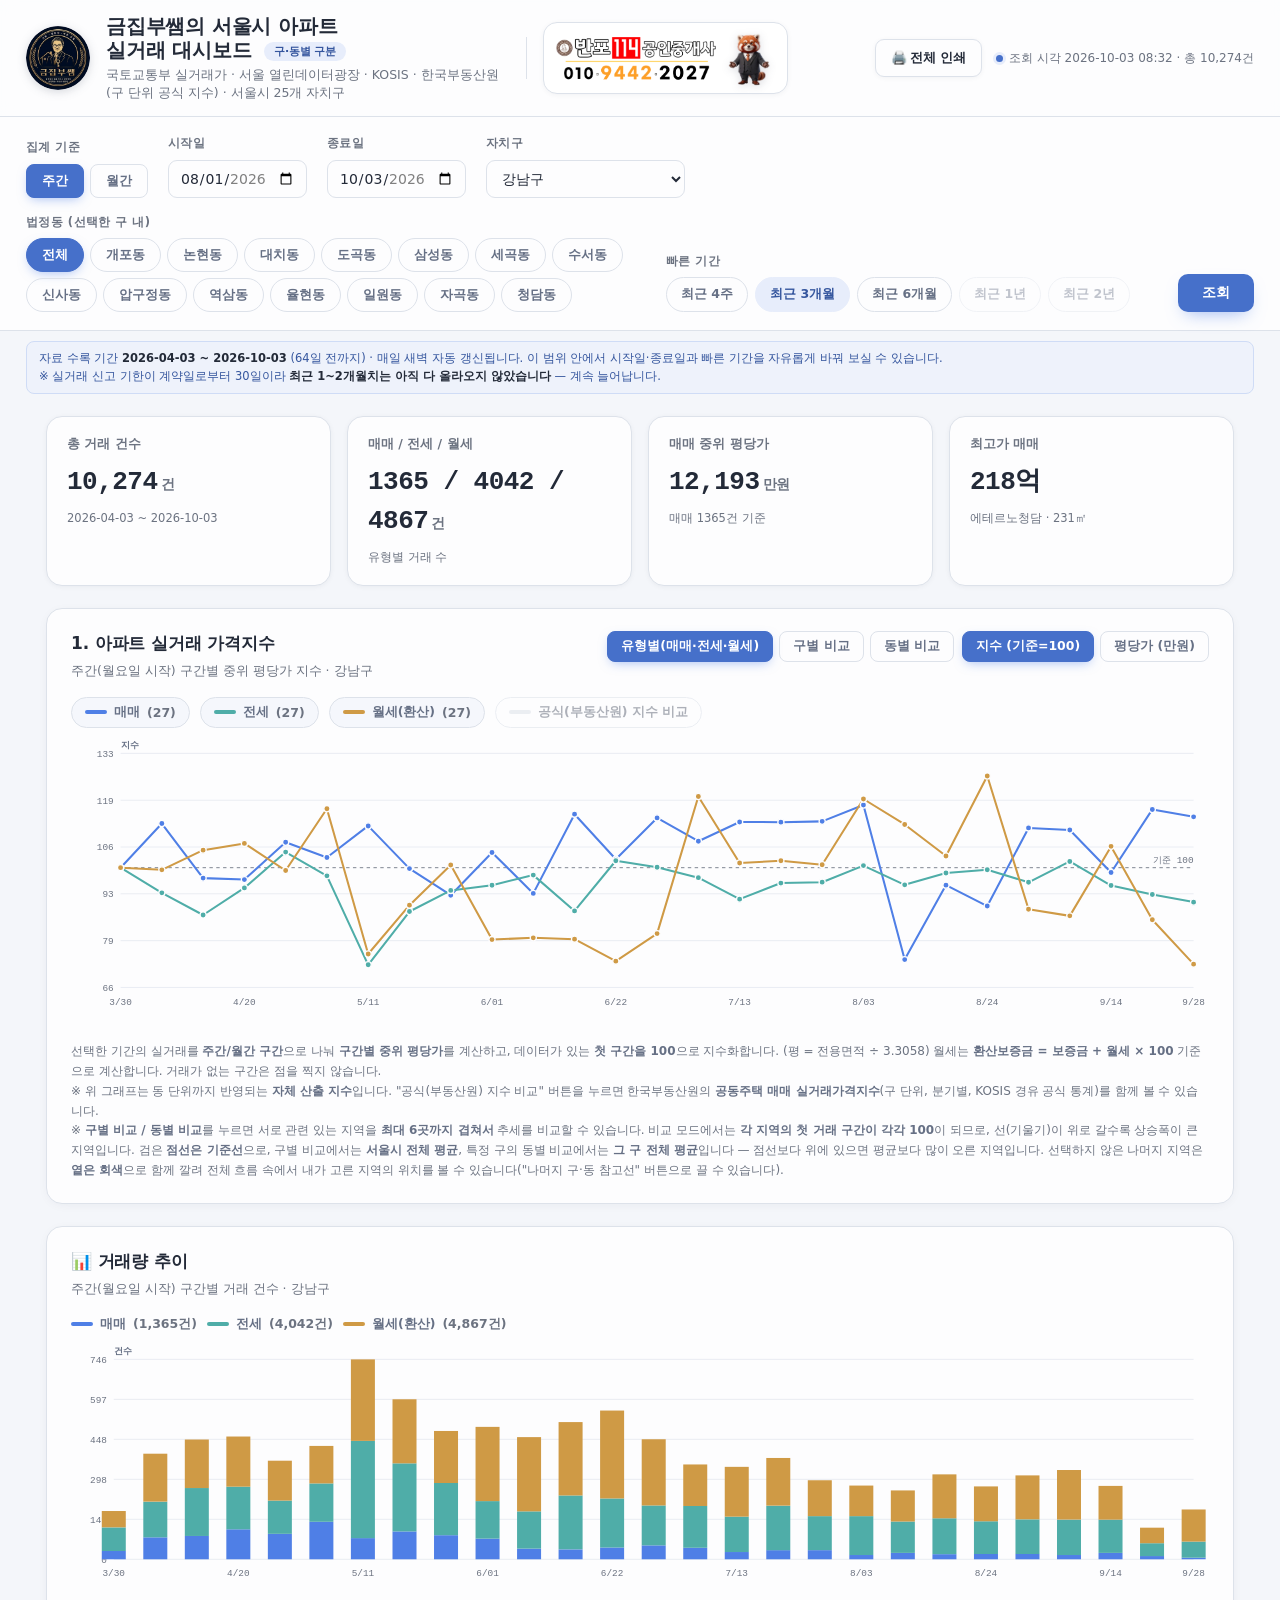
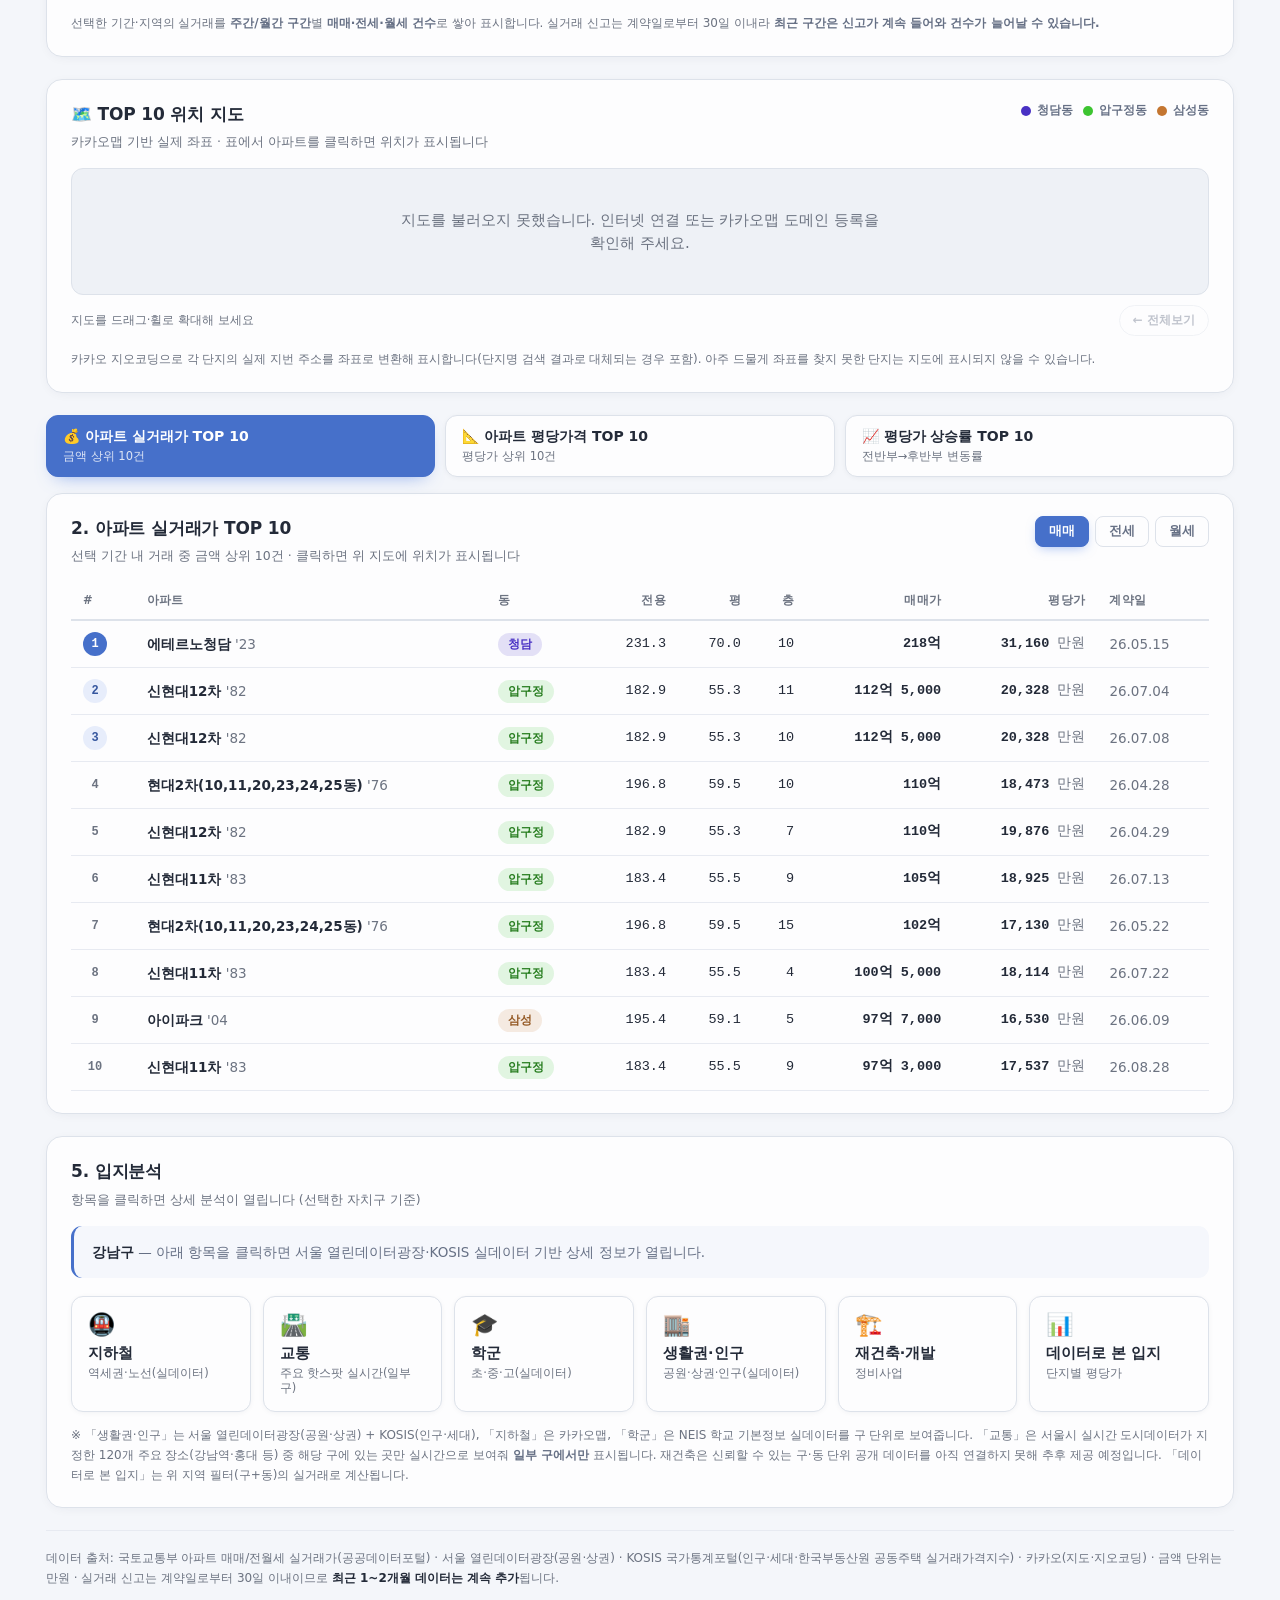
==== docs/index.html @ 94d834e8 "정적 스냅샷 갱신 (2026-04-03 ~ 2026-10-03)" ====
<!DOCTYPE html>
<html lang="ko">
<head>
  <meta charset="utf-8" />
  <meta name="viewport" content="width=device-width, initial-scale=1" />
  <title>금집부쌤의 서울시 아파트 실거래 대시보드</title>
  <link rel="stylesheet" href="style.css?v=32" />
  <link rel="icon" href="data:image/svg+xml,<svg xmlns='http://www.w3.org/2000/svg' viewBox='0 0 32 32'><text y='26' font-size='26'>🏙️</text></svg>" />
</head>
<body>

<!-- 인쇄 전용 워터마크(반포114 상호·연락처).
     position:fixed 요소는 크롬 인쇄에서 페이지마다 다시 그려지므로 전 페이지에 자동으로 찍힌다. -->
<div class="print-watermark" aria-hidden="true">
  <img src="assets/banpo114-logo.png" alt="" onerror="this.closest('.print-watermark').remove()" />
</div>

<header class="topbar">
  <div class="brand">
    <div class="brand-left">
      <img class="geumjib-badge" src="assets/geumjib-logo.png?v=2" alt="금집부쌤"
           onerror="this.classList.add('img-missing')" />
      <div class="brand-titles">
        <h1>금집부쌤의 서울시 아파트<br />실거래 대시보드 <span class="brand-tag">구·동별 구분</span></h1>
        <p class="brand-sub">국토교통부 실거래가 · 서울 열린데이터광장 · KOSIS · 한국부동산원(구 단위 공식 지수) · 서울시 25개 자치구</p>
      </div>
    </div>
    <span class="brand-sep" aria-hidden="true"></span>
    <div class="brand-plate">
      <img class="logo" src="assets/banpo114-logo.png" alt="반포114공인중개사 · 010-9442-2027"
           onerror="this.classList.add('img-missing')" />
      <span class="brand-plate-fallback">반포<b>114</b>공인중개사 · 010-9442-2027</span>
      <img class="mascot" src="assets/geumddogi.png" alt="반포114공인중개사 캐릭터 금똑이"
           onerror="this.classList.add('img-missing')" />
    </div>
  </div>
  <div class="topbar-right">
    <button type="button" id="printAllBtn" class="print-btn">🖨️ 전체 인쇄</button>
    <div class="fetched" id="fetchedAt"></div>
  </div>
</header>

<!-- ─────────────── 조회 조건 ─────────────── -->
<section class="controls" aria-label="조회 조건">
  <div class="ctl">
    <label>집계 기준</label>
    <div class="seg" id="granularity" role="group">
      <button class="seg-btn is-on" data-g="week">주간</button>
      <button class="seg-btn" data-g="month">월간</button>
    </div>
  </div>

  <div class="ctl">
    <label for="startDate">시작일</label>
    <input type="date" id="startDate" />
  </div>

  <div class="ctl">
    <label for="endDate">종료일</label>
    <input type="date" id="endDate" />
  </div>

  <div class="ctl">
    <label for="guSelect">자치구</label>
    <select id="guSelect"></select>
  </div>

  <div class="ctl">
    <label>법정동 (선택한 구 내)</label>
    <div class="seg seg-wrap seg-pill" id="dongFilter" role="group">
      <button class="seg-btn is-on" data-d="all">전체</button>
    </div>
  </div>

  <div class="ctl ctl-grow">
    <label>빠른 기간</label>
    <div class="presets" id="presets">
      <button data-preset="4w">최근 4주</button>
      <button data-preset="3m">최근 3개월</button>
      <button data-preset="6m">최근 6개월</button>
      <button data-preset="1y">최근 1년</button>
      <button data-preset="2y">최근 2년</button>
    </div>
  </div>

  <div class="ctl ctl-actions">
    <button id="loadBtn" class="primary">조회</button>
    <button id="refreshBtn" class="ghost" title="캐시를 무시하고 공공데이터포털에서 다시 받아옵니다">↻ 새로고침</button>
  </div>
</section>

<div id="status" class="status" hidden></div>

<main id="dash" hidden>

  <!-- 화면에는 안 보이고, "전체 인쇄" 시 1페이지 맨 위에 어느 지역·기간 리포트인지 표시 -->
  <div id="printPageHeader" class="print-only"></div>

  <!-- ─────────────── 요약 KPI ─────────────── -->
  <section class="kpis" id="kpis"></section>

  <!-- ─────────────── 1. 가격지수 ─────────────── -->
  <section class="card" id="cardIndex">
    <div class="card-head">
      <div>
        <h2>1. 아파트 실거래 가격지수</h2>
        <p class="card-sub" id="indexSub"></p>
      </div>
      <div class="card-tools">
        <div class="seg small" id="indexView">
          <button class="seg-btn is-on" data-v="type">유형별(매매·전세·월세)</button>
          <button class="seg-btn" data-v="gu">구별 비교</button>
          <button class="seg-btn" data-v="dong">동별 비교</button>
        </div>
        <div class="seg small" id="indexMode">
          <button class="seg-btn is-on" data-m="index">지수 (기준=100)</button>
          <button class="seg-btn" data-m="price">평당가 (만원)</button>
        </div>
      </div>
    </div>

    <!-- 구·동 비교 모드에서만 열리는 선택 패널(칩을 클릭해 최대 6개 지역을 겹쳐 본다) -->
    <div class="cmp-panel" id="cmpPanel" hidden>
      <div class="cmp-row">
        <span class="cmp-label">거래유형</span>
        <div class="seg small" id="cmpType">
          <button class="seg-btn is-on" data-t="sale">매매</button>
          <button class="seg-btn" data-t="jeonse">전세</button>
          <button class="seg-btn" data-t="monthly">월세(환산)</button>
        </div>
        <span class="cmp-label">빠른 선택</span>
        <div class="cmp-presets" id="cmpPresets"></div>
      </div>
      <div class="cmp-row cmp-row-toggles">
        <span class="cmp-label">비교 기준</span>
        <div class="cmp-toggles" id="cmpToggles"></div>
      </div>
      <div class="cmp-chips" id="cmpChips"></div>
      <p class="cmp-hint" id="cmpHint"></p>
    </div>

    <div class="legend" id="indexLegend"></div>
    <div class="chart-wrap"><div id="indexChart"></div></div>
    <div class="reb-index-panel" id="rebIndexPanel" hidden></div>

    <p class="note">
      선택한 기간의 실거래를 <b>주간/월간 구간</b>으로 나눠 <b>구간별 중위 평당가</b>를 계산하고,
      데이터가 있는 <b>첫 구간을 100</b>으로 지수화합니다. (평 = 전용면적 ÷ 3.3058)
      월세는 <b>환산보증금 = 보증금 + 월세 × 100</b> 기준으로 계산합니다.
      거래가 없는 구간은 점을 찍지 않습니다.
      <br />
      ※ 위 그래프는 동 단위까지 반영되는 <b>자체 산출 지수</b>입니다. "공식(부동산원) 지수 비교" 버튼을 누르면
      한국부동산원의 <b>공동주택 매매 실거래가격지수</b>(구 단위, 분기별, KOSIS 경유 공식 통계)를 함께 볼 수 있습니다.
      <br />
      ※ <b>구별 비교 / 동별 비교</b>를 누르면 서로 관련 있는 지역을 <b>최대 6곳까지 겹쳐서</b> 추세를 비교할 수 있습니다.
      비교 모드에서는 <b>각 지역의 첫 거래 구간이 각각 100</b>이 되므로, 선(기울기)이 위로 갈수록 상승폭이 큰 지역입니다.
      검은 <b>점선은 기준선</b>으로, 구별 비교에서는 <b>서울시 전체 평균</b>, 특정 구의 동별 비교에서는 <b>그 구 전체 평균</b>입니다 —
      점선보다 위에 있으면 평균보다 많이 오른 지역입니다. 선택하지 않은 나머지 지역은 <b>옅은 회색</b>으로 함께 깔려
      전체 흐름 속에서 내가 고른 지역의 위치를 볼 수 있습니다("나머지 구·동 참고선" 버튼으로 끌 수 있습니다).
    </p>
  </section>

  <!-- ─────────────── 거래량 추이 ─────────────── -->
  <section class="card" id="cardVolume">
    <div class="card-head">
      <div>
        <h2>📊 거래량 추이</h2>
        <p class="card-sub" id="volumeSub"></p>
      </div>
    </div>

    <div class="legend" id="volumeLegend"></div>
    <div class="chart-wrap"><div id="volumeChart"></div></div>

    <p class="note">
      선택한 기간·지역의 실거래를 <b>주간/월간 구간</b>별 <b>매매·전세·월세 건수</b>로 쌓아 표시합니다.
      실거래 신고는 계약일로부터 30일 이내라 <b>최근 구간은 신고가 계속 들어와 건수가 늘어날 수 있습니다.</b>
    </p>
  </section>

  <!-- ─────────────── 지도: TOP 10 위치 ─────────────── -->
  <section class="card" id="cardMap">
    <div class="card-head">
      <div>
        <h2>🗺️ TOP 10 위치 지도</h2>
        <p class="card-sub">카카오맵 기반 실제 좌표 · 표에서 아파트를 클릭하면 위치가 표시됩니다</p>
      </div>
      <div class="geo-legend" id="geoLegend"></div>
    </div>
    <div class="geo-map-wrap">
      <div id="geoMapKakao" class="geo-map-kakao" hidden></div>
      <div id="geoMap"></div>
    </div>
    <div class="geo-map-tools">
      <span class="geo-map-hint" id="geoMapHint">지도를 드래그·휠로 확대해 보세요</span>
      <button type="button" class="geo-reset-btn" id="geoResetBtn" disabled>← 전체보기</button>
    </div>
    <p class="note">
      카카오 지오코딩으로 각 단지의 실제 지번 주소를 좌표로 변환해 표시합니다(단지명 검색 결과로 대체되는 경우 포함).
      아주 드물게 좌표를 찾지 못한 단지는 지도에 표시되지 않을 수 있습니다.
    </p>
  </section>

  <!-- ─────────────── TOP 10 3종 전환 탭 ───────────────
       화면에서는 한 번에 하나만 보여주고(길게 이어지는 표 3개를 없앰),
       "전체 인쇄" 시에는 CSS(@media print)에서 숨김을 풀어 3개 모두 출력한다. -->
  <nav class="top-tabs" id="topTabs" aria-label="TOP 10 보기 전환">
    <button type="button" class="top-tab is-on" data-tab="deal"><b>💰 아파트 실거래가 TOP 10</b><em>금액 상위 10건</em></button>
    <button type="button" class="top-tab" data-tab="pyeong"><b>📐 아파트 평당가격 TOP 10</b><em>평당가 상위 10건</em></button>
    <button type="button" class="top-tab" data-tab="rate"><b>📈 평당가 상승률 TOP 10</b><em>전반부→후반부 변동률</em></button>
  </nav>

  <!-- ─────────────── 2. 실거래가 TOP 10 ─────────────── -->
  <section class="card" id="cardTopDeal" data-tabpanel="deal">
    <div class="card-head">
      <div>
        <h2>2. 아파트 실거래가 TOP 10</h2>
        <p class="card-sub">선택 기간 내 거래 중 금액 상위 10건 · 클릭하면 위 지도에 위치가 표시됩니다</p>
      </div>
      <div class="seg small" id="topDealTab">
        <button class="seg-btn is-on" data-t="sale">매매</button>
        <button class="seg-btn" data-t="jeonse">전세</button>
        <button class="seg-btn" data-t="monthly">월세</button>
      </div>
    </div>
    <div class="table-wrap"><table id="topDealTable"></table></div>
  </section>

  <!-- ─────────────── 3. 평당가격 TOP 10 ─────────────── -->
  <section class="card" id="cardTopPyeong" data-tabpanel="pyeong">
    <div class="card-head">
      <div>
        <h2>3. 아파트 평당가격 TOP 10</h2>
        <p class="card-sub">평당가 = 거래금액 ÷ (전용면적 ÷ 3.3058)</p>
      </div>
      <div class="seg small" id="topPyeongTab">
        <button class="seg-btn is-on" data-t="sale">매매</button>
        <button class="seg-btn" data-t="jeonse">전세</button>
        <button class="seg-btn" data-t="monthly">월세</button>
      </div>
    </div>
    <div class="table-wrap"><table id="topPyeongTable"></table></div>
  </section>

  <!-- ─────────────── 평당가 상승률 TOP 10 ─────────────── -->
  <section class="card" id="cardRateTop" data-tabpanel="rate">
    <div class="card-head">
      <div>
        <h2>4. 평당가 상승률 TOP 10</h2>
        <p class="card-sub">선택 기간을 절반으로 나눠 <b>전반부→후반부 중위 평당가 변동률</b>이 큰 단지 순</p>
      </div>
      <div class="seg small" id="rateTab">
        <button class="seg-btn is-on" data-t="sale">매매</button>
        <button class="seg-btn" data-t="jeonse">전세</button>
        <button class="seg-btn" data-t="monthly">월세</button>
      </div>
    </div>
    <div class="table-wrap"><table id="rateTopTable"></table></div>
    <p class="note">
      선택한 기간을 정확히 반으로 나눠, 각 단지의 <b>전반부·후반부 중위 평당가</b>를 비교합니다.
      두 구간 모두 거래가 있는 단지만 계산되므로, <b>기간이 짧으면 비교 가능한 단지가 적어질 수 있습니다</b>
      (3개월 이상 조회를 권장). 표본이 1~2건인 단지는 등락이 과장되어 보일 수 있습니다.
    </p>
  </section>

  <!-- ─────────────── 4. 입지분석 ─────────────── -->
  <section class="card" id="cardLocOnScreen">
    <div class="card-head">
      <div>
        <h2>5. 입지분석</h2>
        <p class="card-sub">항목을 클릭하면 상세 분석이 열립니다 (선택한 자치구 기준)</p>
      </div>
    </div>

    <p class="loc-summary" id="locSummary"></p>

    <div class="loc-grid" id="locGrid">
      <button class="loc-tile" data-k="subway"><span class="ico">🚇</span><b>지하철</b><em>역세권·노선(실데이터)</em></button>
      <button class="loc-tile" data-k="transport"><span class="ico">🛣️</span><b>교통</b><em>주요 핫스팟 실시간(일부 구)</em></button>
      <button class="loc-tile" data-k="school"><span class="ico">🎓</span><b>학군</b><em>초·중·고(실데이터)</em></button>
      <button class="loc-tile" data-k="life"><span class="ico">🏬</span><b>생활권·인구</b><em>공원·상권·인구(실데이터)</em></button>
      <button class="loc-tile" data-k="develop"><span class="ico">🏗️</span><b>재건축·개발</b><em>정비사업</em></button>
      <button class="loc-tile" data-k="data"><span class="ico">📊</span><b>데이터로 본 입지</b><em>단지별 평당가</em></button>
    </div>

    <div class="loc-detail" id="locDetail" hidden></div>

    <p class="note">
      ※ 「생활권·인구」는 서울 열린데이터광장(공원·상권) + KOSIS(인구·세대), 「지하철」은 카카오맵, 「학군」은
      NEIS 학교 기본정보 실데이터를 구 단위로 보여줍니다. 「교통」은 서울시 실시간 도시데이터가 지정한
      120개 주요 장소(강남역·홍대 등) 중 해당 구에 있는 곳만 실시간으로 보여줘 <b>일부 구에서만</b> 표시됩니다.
      재건축은 신뢰할 수 있는 구·동 단위 공개 데이터를 아직 연결하지 못해 추후 제공 예정입니다.
      「데이터로 본 입지」는 위 지역 필터(구+동)의 실거래로 계산됩니다.
    </p>
  </section>

  <!-- 화면에는 안 보이고, "전체 인쇄" 클릭 시에만 입지분석 6개 탭 전체를 한 번에 채워 넣는다 -->
  <div id="printLocAll" class="print-only"></div>

  <footer class="foot">
    데이터 출처: 국토교통부 아파트 매매/전월세 실거래가(공공데이터포털) · 서울 열린데이터광장(공원·상권) ·
    KOSIS 국가통계포털(인구·세대·한국부동산원 공동주택 실거래가격지수) · 카카오(지도·지오코딩) ·
    금액 단위는 만원 · 실거래 신고는 계약일로부터 30일 이내이므로 <b>최근 1~2개월 데이터는 계속 추가</b>됩니다.
  </footer>
</main>

<script src="https://dapi.kakao.com/v2/maps/sdk.js?appkey=e0f46aa5826e861cba007f4b3ff5d17c&autoload=false"></script>
<script src="seoul-gu.js?v=11"></script>
<script src="geo-coords.js?v=11"></script>
<script src="static-data.js?v=202610030832"></script>
  <script src="static-shim.js"></script>
  <script src="app.js?v=15"></script>
</body>
</html>
---- docs/style.css ----
:root {
  /* ── 라이트 테마 팔레트 (디자인 가이드 OKLCH 톤을 매핑) ── */
  --bg: #f4f6fa;
  --card: #fdfdfe;
  --card-2: #eef1f6;
  --line: #dde2ea;
  --line-soft: #e7eaf1;
  --txt: #232a38;
  --txt-dim: #667085;
  --txt-mute: #6c7381;    /* WCAG AA(4.5:1) 확보를 위해 목업보다 살짝 어둡게 조정 */

  --accent: #4670ca;       /* blue — 흰 텍스트 위 버튼/배지 대비 4.5:1 확보를 위해 목업보다 살짝 어둡게 조정 */
  --accent-2: #35569e;     /* blue-dark (강조 텍스트) */
  --accent-light: #e7edfb; /* blue-light (활성 배지 배경) */
  --accent-pale: #f5f7fc;  /* blue-pale (비활성 요소 배경) */

  --sale: #4f7fe6;      /* blue (차트 라인은 배경 대비 걱정 없어 원래 밝기 유지) */
  --jeonse: #4fada8;    /* teal */
  --monthly: #cf9a45;   /* gold */

  --up: #bc3d3d;        /* 상승(국내 관행: 적색) — 배지 배경 대비 4.5:1 확보 */
  --down: #4e6aa9;      /* 하락(청색) — 배지 배경 대비 4.5:1 확보 */
  --danger: #bc3d3d;

  --radius: 16px;
  --shadow: 0 2px 14px -6px rgba(35, 45, 66, 0.12);
  --shadow-sm: 0 1px 6px -2px rgba(35, 45, 66, 0.10);
  --mono: ui-monospace, "SF Mono", "Cascadia Code", Consolas, monospace;
  --sans: "Pretendard", "Noto Sans KR", -apple-system, "Segoe UI", "Malgun Gothic", system-ui, sans-serif;
}

* { box-sizing: border-box; }

html, body {
  margin: 0;
  background: var(--bg);
  color: var(--txt);
  font-family: var(--sans);
  font-size: 15px;
  line-height: 1.5;
  -webkit-font-smoothing: antialiased;
}

h1, h2 { margin: 0; font-weight: 800; letter-spacing: -0.01em; }
b { font-weight: 700; color: var(--txt); }

/* ─────────────── Top bar ─────────────── */
.topbar {
  display: flex;
  align-items: center;
  justify-content: space-between;
  flex-wrap: wrap;
  gap: 10px 24px;
  padding: 14px 26px;
  border-bottom: 1px solid var(--line);
  background: rgba(253, 253, 254, 0.92);
  backdrop-filter: blur(8px);
  position: sticky;
  top: 0;
  z-index: 20;
}
/* 브랜드(로고+제목)가 넓게 펼쳐지도록 우선 폭을 확보하고,
   조회시각은 공간이 부족하면 아래 줄로 밀려나게 한다. */
.brand { display: flex; align-items: center; gap: 16px; min-width: 0; flex: 1 1 620px; }
.brand-left { display: contents; }   /* 인쇄 전용 래퍼: 화면에서는 자식이 .brand에 바로 있는 것처럼 동작(레이아웃 영향 없음) */

/* 반포114 브랜드 플레이트 — 흰 배경 카드 위에 캐릭터 + 로고 */
.brand-plate {
  display: flex;
  align-items: center;
  gap: 10px;
  background: #fff;
  border: 1px solid var(--line);
  border-radius: 14px;
  padding: 5px 16px 5px 10px;
  box-shadow: var(--shadow-sm);
  flex-shrink: 0;
}
.brand-plate .mascot { height: 60px; width: auto; display: block; filter: drop-shadow(0 2px 4px rgba(35, 45, 66, 0.16)); }
.brand-plate .logo { height: 50px; width: auto; display: block; }
.brand-plate .img-missing { display: none; }
.brand-plate-fallback { display: none; font-size: 16px; font-weight: 800; color: #222; white-space: nowrap; letter-spacing: -0.01em; }
.brand-plate-fallback b { color: #d64545; }
/* 이미지가 아직 없을 때만 텍스트 대체 노출 */
.brand-plate .logo.img-missing ~ .brand-plate-fallback { display: inline-flex; align-items: center; gap: 2px; }

.geumjib-badge { height: 64px; width: 64px; border-radius: 50%; display: block; flex-shrink: 0; filter: drop-shadow(0 2px 5px rgba(35, 45, 66, 0.18)); }
.geumjib-badge.img-missing { display: none; }
.brand-sep { width: 1px; height: 42px; background: var(--line); flex-shrink: 0; }
.brand-titles { flex: 1 1 auto; min-width: 0; }
.topbar h1 { font-size: 20px; line-height: 1.2; text-wrap: balance; color: var(--txt); }
.brand-sub { margin: 4px 0 0; color: var(--txt-mute); font-size: 12.5px; line-height: 1.45; }
.brand-tag { display: inline-block; font-size: 11px; font-weight: 700; color: var(--accent-2); background: var(--accent-light); padding: 3px 10px; border-radius: 100px; vertical-align: middle; margin-left: 6px; white-space: nowrap; }
.topbar-right { display: flex; align-items: center; gap: 14px; margin-left: auto; flex: 1 1 300px; justify-content: flex-end; }
.fetched { color: var(--txt-mute); font-size: 12px; text-align: right; line-height: 1.5; }
.print-btn {
  border: 1px solid var(--line); background: var(--card); color: var(--txt);
  padding: 9px 15px; border-radius: 9px; font-size: 13px; font-weight: 700; cursor: pointer;
  white-space: nowrap; box-shadow: var(--shadow-sm);
}
.print-btn:hover { border-color: var(--accent); color: var(--accent); }
.print-btn:disabled { opacity: 0.6; cursor: default; }
.print-only { display: none; }
.print-watermark { display: none; }   /* 화면에서는 숨김 — @media print에서만 켜진다 */
.fetched .live-dot {
  display: inline-block; width: 7px; height: 7px; border-radius: 50%;
  background: var(--accent); margin-right: 6px; box-shadow: 0 0 0 3px var(--accent-light);
  animation: pulseDot 2s infinite;
}
@keyframes pulseDot { 0%, 100% { opacity: 1; } 50% { opacity: 0.35; } }
@media (prefers-reduced-motion: reduce) { .fetched .live-dot { animation: none; } }

/* ─────────────── Controls ─────────────── */
.controls {
  display: flex;
  flex-wrap: wrap;
  gap: 16px 20px;
  align-items: flex-end;
  padding: 18px 26px;
  border-bottom: 1px solid var(--line);
  background: var(--card);
}
.ctl { display: flex; flex-direction: column; gap: 7px; }
.ctl-grow { flex: 1; min-width: 220px; }
.ctl label { font-size: 11.5px; color: var(--txt-mute); font-weight: 700; text-transform: uppercase; letter-spacing: 0.04em; }
.ctl-actions { flex-direction: row; align-items: center; gap: 8px; }

input[type="date"] {
  background: var(--card);
  border: 1px solid var(--line);
  color: var(--txt);
  border-radius: 9px;
  padding: 9px 11px;
  font-family: var(--sans);
  font-size: 14px;
  color-scheme: light;
}
input[type="date"]:focus { outline: none; border-color: var(--accent); box-shadow: 0 0 0 3px var(--accent-light); }

#guSelect {
  background: var(--card);
  border: 1px solid var(--line);
  color: var(--txt);
  border-radius: 9px;
  padding: 9px 11px;
  font-family: var(--sans);
  font-size: 14px;
  min-width: 170px;
}
#guSelect:focus { outline: none; border-color: var(--accent); box-shadow: 0 0 0 3px var(--accent-light); }

/* ── 구별/동별 비교 선택 패널(가격지수 카드) ── */
.cmp-panel {
  background: var(--accent-pale);
  border: 1px solid var(--line-soft);
  border-radius: 12px;
  padding: 12px 14px;
  margin-bottom: 14px;
}
.cmp-row { display: flex; flex-wrap: wrap; align-items: center; gap: 8px 12px; margin-bottom: 10px; }
.cmp-label { font-size: 12px; font-weight: 700; color: var(--txt-mute); }
.cmp-presets { display: flex; flex-wrap: wrap; gap: 6px; }
.cmp-preset {
  background: var(--card); border: 1px solid var(--line); color: var(--txt-dim);
  padding: 6px 12px; border-radius: 100px; font-size: 12px; font-weight: 600;
  cursor: pointer; font-family: var(--sans); transition: 0.15s;
}
.cmp-preset:hover { border-color: var(--accent); color: var(--accent-2); }

.cmp-row-toggles { margin-bottom: 10px; }
.cmp-toggles { display: flex; flex-wrap: wrap; gap: 6px; }
.cmp-toggle {
  display: inline-flex; align-items: center; gap: 7px;
  background: var(--card); border: 1px solid var(--line); color: var(--txt-mute);
  padding: 6px 13px; border-radius: 100px; font-size: 12px; font-weight: 600;
  cursor: pointer; font-family: var(--sans); transition: 0.15s; opacity: 0.6;
}
.cmp-toggle .sw { display: inline-block; width: 20px; height: 4px; border-radius: 3px; flex-shrink: 0; }
.cmp-toggle:hover { border-color: var(--accent); }
.cmp-toggle.is-on { color: var(--txt-dim); opacity: 1; background: var(--accent-pale); border-color: #c7d1e6; }
/* 범례·토글의 점선(기준선) / 옅은 회색(참고선) 색 견본 */
.sw-dash { background: repeating-linear-gradient(90deg, #2b3245 0 6px, transparent 6px 10px) !important; }
.sw-ghost { background: #c9cfda !important; }

.cmp-chips { display: flex; flex-wrap: wrap; gap: 6px; }
.cmp-chip {
  display: inline-flex; align-items: center; gap: 6px;
  background: var(--card); border: 1px solid var(--line); color: var(--txt-dim);
  padding: 6px 12px; border-radius: 100px; font-size: 12.5px; font-weight: 600;
  cursor: pointer; font-family: var(--sans); transition: 0.15s;
}
.cmp-chip .n { font-size: 10.5px; color: var(--txt-mute); font-family: var(--mono); }
.cmp-chip:hover { border-color: var(--accent); color: var(--txt); }
.cmp-chip.is-on { background: var(--c); border-color: var(--c); color: #fff; font-weight: 700; }
.cmp-chip.is-on .n { color: rgba(255, 255, 255, 0.8); }
.cmp-chip.is-dim { opacity: 0.5; }
.cmp-hint { margin: 9px 0 0; font-size: 11.5px; color: var(--txt-mute); }
.cmp-guide { font-size: 13px; color: var(--txt-dim); display: flex; flex-wrap: wrap; align-items: center; gap: 10px; }
.cmp-loadall {
  background: var(--accent); border: 0; color: #fff; font-weight: 700;
  padding: 7px 14px; border-radius: 8px; font-size: 12.5px; cursor: pointer; font-family: var(--sans);
}
.cmp-loadall:hover { filter: brightness(1.06); }

/* ── TOP 10 3종 전환 탭 ── */
.top-tabs { display: flex; flex-wrap: wrap; gap: 10px; margin-bottom: 16px; }
.top-tab {
  flex: 1 1 220px;
  display: flex; flex-direction: column; gap: 3px; text-align: left;
  background: var(--card); border: 1px solid var(--line); border-radius: 12px;
  padding: 12px 16px; cursor: pointer; font-family: var(--sans); transition: 0.15s;
  box-shadow: var(--shadow-sm);
}
.top-tab b { font-size: 14px; font-weight: 800; color: var(--txt); }
.top-tab em { font-style: normal; font-size: 11.5px; color: var(--txt-mute); }
.top-tab:hover { border-color: var(--accent); }
.top-tab.is-on { background: var(--accent); border-color: var(--accent); box-shadow: 0 8px 18px -10px rgba(79, 127, 230, 0.7); }
.top-tab.is-on b { color: #fff; }
.top-tab.is-on em { color: rgba(255, 255, 255, 0.82); }
.is-tab-off { display: none; }

.reb-btn { border-style: dashed; }
.reb-index-panel { margin-top: 14px; padding-top: 14px; border-top: 1px dashed var(--line); }
.reb-index-panel svg { display: block; width: 100%; height: auto; }

/* 탭 그룹(인카드): 매매/전세/월세, 지수/평당가 등 — 사각 라운드 pill */
.seg { display: inline-flex; gap: 6px; }
.seg.seg-wrap { flex-wrap: wrap; max-width: 620px; }
.seg-btn {
  border: 1px solid var(--line);
  background: transparent;
  color: var(--txt-dim);
  padding: 7px 15px;
  border-radius: 8px;
  font-size: 13px;
  font-weight: 600;
  font-family: var(--sans);
  cursor: pointer;
  transition: 0.15s;
  white-space: nowrap;
}
.seg.small .seg-btn { padding: 6px 13px; font-size: 12.5px; }
.seg-btn:hover { color: var(--txt); border-color: var(--accent); }
.seg-btn.is-on { background: var(--accent); border-color: var(--accent); color: #fff; font-weight: 700; box-shadow: 0 4px 12px -4px rgba(79, 127, 230, 0.55); }

/* 대상 지역처럼 완전히 둥근 필터 칩 — 목업의 "필터 pill" 스타일 */
.seg.seg-pill .seg-btn { border-radius: 100px; }

.presets { display: flex; flex-wrap: wrap; gap: 7px; }
.presets button {
  background: transparent;
  border: 1px solid var(--line);
  color: var(--txt-dim);
  padding: 8px 14px;
  border-radius: 100px;
  font-size: 12.5px;
  font-weight: 600;
  cursor: pointer;
  transition: 0.15s;
  font-family: var(--sans);
}
.presets button:hover { border-color: var(--accent); color: var(--txt); }
.presets button.is-on { background: var(--accent-light); border-color: var(--accent-light); color: var(--accent-2); font-weight: 700; }

button.primary {
  background: var(--accent);
  border: 0;
  color: #fff;
  font-weight: 700;
  padding: 10px 24px;
  border-radius: 10px;
  cursor: pointer;
  font-size: 14px;
  font-family: var(--sans);
  box-shadow: 0 8px 18px -8px rgba(79, 127, 230, 0.6);
}
button.primary:hover { filter: brightness(1.06); }
button.primary:disabled { opacity: 0.55; cursor: progress; }
button.ghost {
  background: var(--card);
  border: 1px solid var(--line);
  color: var(--txt-dim);
  padding: 10px 14px;
  border-radius: 9px;
  cursor: pointer;
  font-size: 13px;
  font-family: var(--sans);
}
button.ghost:hover { color: var(--txt); border-color: var(--accent); }

/* ─────────────── Status ─────────────── */
.status { margin: 20px 26px; padding: 14px 18px; border-radius: 10px; font-size: 14px; }
.status.loading { background: var(--accent-light); border: 1px solid #c7d6f5; color: var(--accent-2); }
.status.error { background: #fbe9e9; border: 1px solid #f3c8c8; color: #a83535; }
.status.warn { background: #fbf3e2; border: 1px solid #f0dfb3; color: #8a6a1f; }
.spinner {
  display: inline-block; width: 14px; height: 14px; margin-right: 8px;
  border: 2px solid rgba(79, 127, 230, 0.25); border-top-color: var(--accent); border-radius: 50%;
  animation: spin 0.7s linear infinite; vertical-align: -2px;
}
@keyframes spin { to { transform: rotate(360deg); } }

/* ─────────────── Layout ─────────────── */
main { padding: 22px 26px 60px; max-width: 1240px; margin: 0 auto; }

.kpis { display: grid; grid-template-columns: repeat(auto-fit, minmax(180px, 1fr)); gap: 16px; margin-bottom: 22px; }
.kpi {
  background: var(--card);
  border: 1px solid var(--line);
  border-radius: var(--radius);
  padding: 18px 20px;
  box-shadow: var(--shadow-sm);
}
.kpi .k-label { color: var(--txt-mute); font-size: 12.5px; font-weight: 700; }
.kpi .k-value { font-size: 26px; font-weight: 900; margin-top: 10px; letter-spacing: -0.02em; font-family: var(--mono); color: var(--txt); }
.kpi .k-value small { font-size: 14px; font-weight: 700; color: var(--txt-mute); margin-left: 3px; }
.kpi .k-sub { color: var(--txt-mute); font-size: 11.5px; margin-top: 8px; }

.card {
  background: var(--card);
  border: 1px solid var(--line);
  border-radius: var(--radius);
  padding: 22px 24px;
  margin-bottom: 22px;
  box-shadow: var(--shadow);
}
.card-head { display: flex; align-items: flex-start; justify-content: space-between; gap: 16px; flex-wrap: wrap; margin-bottom: 16px; }
.card h2 { font-size: 17px; color: var(--txt); }
.card-sub { margin: 6px 0 0; color: var(--txt-mute); font-size: 12.5px; }
.card-tools { display: flex; gap: 8px; }

.note { margin: 14px 0 0; color: var(--txt-mute); font-size: 12px; line-height: 1.65; }
.note b { color: var(--txt-dim); }

/* ─────────────── Chart ─────────────── */
.legend { display: flex; flex-wrap: wrap; gap: 10px; margin-bottom: 10px; }
.legend .lg { display: inline-flex; align-items: center; gap: 7px; font-size: 12.5px; color: var(--txt-dim); font-weight: 600; }
.legend .sw { width: 22px; height: 4px; border-radius: 3px; }
/* 클릭해서 켜고 끄는 범례 버튼(가격지수 매매/전세/월세) */
.lg-btn {
  border: 1px solid var(--line); background: var(--card); border-radius: 100px;
  padding: 6px 13px; cursor: pointer; font-family: var(--sans); transition: 0.15s;
}
.lg-btn.is-on { border-color: var(--line); background: var(--accent-pale); color: var(--txt-dim); }
.lg-btn.is-off { color: var(--txt-mute); opacity: 0.55; }
.lg-btn.is-off .sw { background: var(--line) !important; }
.lg-btn:hover { border-color: var(--accent); }
.chart-wrap { width: 100%; overflow-x: auto; }
#indexChart, #volumeChart { min-width: 520px; }
#indexChart svg, #volumeChart svg { display: block; width: 100%; height: auto; }

.gridline { stroke: var(--line-soft); stroke-width: 1; }
.axis-txt { fill: var(--txt-mute); font-size: 11px; font-family: var(--mono); }
.axis-lbl { fill: var(--txt-dim); font-size: 11px; font-weight: 700; }
.dot { cursor: pointer; }
.bar-rect { cursor: pointer; transition: opacity 0.12s; }
.bar-rect:hover { opacity: 0.8; }
.hover-line { stroke: var(--txt-mute); stroke-dasharray: 3 3; }

.tip {
  position: fixed; pointer-events: none; z-index: 50;
  background: var(--txt); color: #fff; border-radius: 9px;
  padding: 9px 12px; font-size: 12px; box-shadow: var(--shadow); min-width: 150px;
  opacity: 0; transition: opacity 0.1s;
}
.tip .tt-title { font-weight: 700; margin-bottom: 5px; font-size: 12px; color: #fff; }
.tip .tt-row { display: flex; justify-content: space-between; gap: 14px; color: rgba(255, 255, 255, 0.75); }
.tip .tt-row b { font-family: var(--mono); color: #fff; }

/* ─────────────── 지도(개략도) ─────────────── */
.geo-legend { display: flex; flex-wrap: wrap; gap: 10px; align-items: center; }
.geo-legend .lg { display: inline-flex; align-items: center; gap: 6px; font-size: 11.5px; color: var(--txt-dim); font-weight: 600; }
.geo-legend .sw { width: 10px; height: 10px; border-radius: 50%; display: inline-block; }

/* 지도가 카드 전체 폭만큼 늘어나 대시보드를 너무 많이 차지하지 않도록 최대 폭을 제한하고 가운데 정렬 */
.geo-map-wrap { width: 100%; overflow-x: auto; border-radius: 12px; background: var(--card-2); border: 1px solid var(--line); text-align: center; }
#geoMap { min-width: 420px; max-width: 560px; margin: 0 auto; }
#geoMap svg { display: block; width: 100%; height: auto; }
.geo-map-kakao { width: 100%; height: 460px; border-radius: 12px; overflow: hidden; }
.kmp {
  position: relative; width: 26px; height: 26px; border-radius: 50% 50% 50% 0;
  background: var(--c, #4670ca); transform: rotate(-45deg); cursor: pointer;
  box-shadow: 0 2px 6px rgba(35, 45, 66, 0.4); border: 2px solid #fff;
}
.kmp-num {
  position: absolute; inset: 0; display: flex; align-items: center; justify-content: center;
  transform: rotate(45deg); color: #fff; font-family: var(--mono); font-size: 11px; font-weight: 800;
}
.kmp.is-sel { width: 32px; height: 32px; box-shadow: 0 3px 10px rgba(35, 45, 66, 0.5); z-index: 5; }
.kmp-badge {
  position: absolute; top: -7px; right: -9px; transform: rotate(45deg);
  background: var(--txt); color: #fff; border: 1.5px solid #fff; border-radius: 999px;
  min-width: 16px; height: 16px; padding: 0 3px; font-family: var(--mono); font-size: 9.5px; font-weight: 800;
  display: flex; align-items: center; justify-content: center;
}
.kmp-callout {
  position: relative; transform: translateY(-8px);
  background: var(--txt); color: #fff; border-radius: 9px; padding: 6px 10px;
  font-size: 12px; white-space: nowrap; box-shadow: 0 3px 10px rgba(35, 45, 66, 0.35);
}
.kmp-callout b { font-size: 12.5px; font-weight: 800; }
.geo-map-tools { display: flex; align-items: center; justify-content: space-between; gap: 10px; margin-top: 10px; }
.geo-map-hint { font-size: 11.5px; color: var(--txt-mute); }
.geo-reset-btn {
  background: var(--card); border: 1px solid var(--line); color: var(--txt-dim);
  padding: 6px 13px; border-radius: 100px; font-size: 12px; font-weight: 700; cursor: pointer; font-family: var(--sans);
}
.geo-reset-btn:hover { border-color: var(--accent); color: var(--txt); }
.geo-reset-btn:disabled { opacity: 0.4; cursor: default; }

.geo-river { fill: url(#geoRiverGrad); }
.geo-river-label { fill: rgba(255, 255, 255, 0.9); font-size: 13px; font-weight: 800; letter-spacing: 0.08em; }
.geo-park { fill: #cdead9; stroke: #a8dcc0; stroke-width: 1; }
.geo-park-label { fill: #2f6b4a; font-size: 10.5px; font-weight: 700; }
.geo-bridge { stroke: #b8c2cf; stroke-width: 2; stroke-dasharray: 1 3; stroke-linecap: round; }
.geo-bridge-label { fill: var(--txt-mute); font-size: 9.5px; font-weight: 700; }

/* 인접 자치구(동작구·강남구 등) 맥락 배경 — 서초구 도형보다 항상 옅게, 장식 전용 */
.geo-context-shape { fill: #e7e9ee; stroke: #d6d9e0; stroke-width: 1; }
.geo-context-label { fill: #9aa1ad; font-size: 15px; font-weight: 800; letter-spacing: 0.03em; }
.geo-context-label-sm { font-size: 12px; font-weight: 700; }

.geo-dong { cursor: pointer; }
.geo-dong-rect { stroke-width: 1.5; transition: opacity 0.18s, stroke-width 0.18s; }
.geo-dong:hover .geo-dong-rect { stroke-width: 2.5; }
.geo-dong.is-dim .geo-dong-rect { opacity: 0.35; }
.geo-dong.is-active .geo-dong-rect { stroke-width: 2.5; }
.geo-dong-label { font-size: 13px; font-weight: 800; fill: var(--txt); pointer-events: none; }
.geo-dong-label tspan.cnt { fill: var(--txt-mute); font-weight: 600; font-size: 10.5px; }
.geo-dong.is-dim .geo-dong-label { opacity: 0.4; }

.geo-pin { cursor: pointer; }
.geo-pin-tri { transition: transform 0.15s; }
.geo-pin-head { stroke: #fff; stroke-width: 2; transition: r 0.15s, stroke-width 0.15s; filter: drop-shadow(0 2px 5px rgba(35, 45, 66, 0.35)); }
.geo-pin-num { font-family: var(--mono); font-size: 10px; font-weight: 800; fill: #fff; text-anchor: middle; pointer-events: none; }
.geo-pin:hover .geo-pin-head { stroke-width: 3; }
.geo-pin.is-selected .geo-pin-head { stroke: #fff; stroke-width: 3; }
.geo-pin-pulse { fill: none; stroke: var(--accent); opacity: 0; }
.geo-pin.is-selected .geo-pin-pulse { animation: geoPulse 1.4s ease-out infinite; }
/* 같은 단지가 여러 건이면 핀 하나로 합치고 건수 배지를 붙인다 */
.geo-pin-badge { fill: var(--txt); stroke: #fff; stroke-width: 1.5; }
.geo-pin-badge-num { font-family: var(--mono); font-size: 9.5px; font-weight: 800; fill: #fff; text-anchor: middle; pointer-events: none; }
@media (prefers-reduced-motion: reduce) {
  .geo-pin.is-selected .geo-pin-pulse { animation: none; opacity: 0.35; }
}
@keyframes geoPulse {
  0% { opacity: 0.55; transform: scale(0.6); }
  100% { opacity: 0; transform: scale(1.9); }
}

.geo-callout-bg { fill: var(--txt); stroke: var(--txt); stroke-width: 1; }
.geo-callout-title { fill: #fff; font-size: 12.5px; font-weight: 800; }
.geo-callout-sub { fill: rgba(255, 255, 255, 0.75); font-size: 11px; font-weight: 600; }

/* ─────────────── Table ─────────────── */
.table-wrap { width: 100%; overflow-x: auto; }
table { width: 100%; border-collapse: collapse; font-size: 13.5px; min-width: 560px; }
thead th {
  text-align: left; color: var(--txt-mute); font-size: 11.5px; font-weight: 700;
  text-transform: uppercase; letter-spacing: 0.03em;
  padding: 10px 12px; border-bottom: 2px solid var(--line); white-space: nowrap;
}
thead th.num, tbody td.num { text-align: right; font-family: var(--mono); }
tbody td { padding: 11px 12px; border-bottom: 1px solid var(--line-soft); }
tbody tr:hover { background: var(--accent-pale); }
tbody tr[data-i] { cursor: pointer; }
tbody tr[data-i].is-selected { background: var(--accent-light); box-shadow: inset 3px 0 0 var(--accent); }

/* 순위 배지 — 단일 블루 악센트 체계 (1위=블루, 2·3위=연한 블루, 그 외=텍스트만) */
.rank { display: inline-flex; align-items: center; justify-content: center; width: 24px; height: 24px; border-radius: 50%; background: transparent; font-family: var(--mono); font-size: 12px; font-weight: 700; color: var(--txt-mute); }
.rank.top1 { background: var(--accent); color: #fff; font-weight: 800; }
.rank.top2, .rank.top3 { background: var(--accent-light); color: var(--accent-2); font-weight: 800; }

.pill { display: inline-block; padding: 3px 10px; border-radius: 100px; font-size: 11.5px; font-weight: 700; }
.pill.banpo { background: var(--accent-light); color: var(--accent-2); }
.pill.jamwon { background: #fbe8f0; color: #b0447a; }
.big { font-family: var(--mono); font-weight: 700; color: var(--txt); }
.dim { color: var(--txt-mute); }
.empty { padding: 40px; text-align: center; color: var(--txt-mute); }

/* 상승률 배지 — 국내 부동산·증권 관행대로 상승=적색, 하락=청색 */
.rate-badge { display: inline-flex; align-items: center; gap: 2px; padding: 3px 10px; border-radius: 100px; font-family: var(--mono); font-size: 12.5px; font-weight: 800; }
.rate-badge.is-up { background: #fbeaea; color: var(--up); }
.rate-badge.is-down { background: #eaf0fb; color: var(--down); }

/* ─────────────── Location ─────────────── */
.loc-summary {
  margin: 0 0 18px; padding: 15px 18px;
  background: var(--accent-pale); border-radius: 11px; border-left: 3px solid var(--accent);
  color: var(--txt-dim); font-size: 13.5px; line-height: 1.65;
}
.loc-grid { display: grid; grid-template-columns: repeat(auto-fit, minmax(150px, 1fr)); gap: 12px; }
.loc-tile {
  display: flex; flex-direction: column; align-items: flex-start; gap: 3px;
  background: var(--card);
  border: 1px solid var(--line); border-radius: 12px;
  padding: 15px 16px; cursor: pointer; transition: 0.16s; text-align: left; font-family: var(--sans);
  box-shadow: var(--shadow-sm);
}
.loc-tile:hover { border-color: var(--accent); transform: translateY(-2px); box-shadow: var(--shadow); }
.loc-tile.is-on { border-color: var(--accent); background: var(--accent-light); }
.loc-tile .ico { font-size: 22px; margin-bottom: 4px; }
.loc-tile b { font-size: 14.5px; color: var(--txt); }
.loc-tile em { font-style: normal; color: var(--txt-mute); font-size: 11.5px; }

.loc-detail { margin-top: 18px; padding: 20px 22px; background: var(--card-2); border: 1px solid var(--line); border-radius: 12px; animation: fade 0.25s; }
@keyframes fade { from { opacity: 0; transform: translateY(6px); } to { opacity: 1; transform: none; } }
.loc-detail h3 { margin: 0 0 4px; font-size: 16px; display: flex; align-items: center; gap: 8px; color: var(--txt); }
.loc-detail .intro { color: var(--txt-dim); font-size: 13px; margin: 0 0 16px; line-height: 1.6; }
.loc-detail h4 { margin: 16px 0 8px; font-size: 12.5px; color: var(--txt-mute); text-transform: uppercase; letter-spacing: 0.03em; }
.chips { display: flex; flex-wrap: wrap; gap: 8px; }
.chip { background: var(--card); border: 1px solid var(--line); border-radius: 9px; padding: 8px 12px; font-size: 13px; }
.chip .sub { color: var(--txt-mute); font-size: 11.5px; display: block; margin-top: 2px; }
.school-chips { align-items: flex-start; }
.school-item { display: flex; flex-direction: column; }
.school-chip { cursor: pointer; font-family: inherit; color: var(--txt); }
.school-chip:hover { border-color: var(--accent); }
.school-detail {
  margin-top: 6px; padding: 10px 12px; background: var(--card-2); border: 1px solid var(--line);
  border-radius: 9px; font-size: 12.5px; min-width: 240px;
}
.school-detail .tt-row { display: flex; justify-content: space-between; gap: 12px; padding: 3px 0; color: var(--txt-mute); }
.school-detail .tt-row b { color: var(--txt); font-weight: 600; text-align: right; }
.school-detail .tt-row a { color: var(--accent); }
.station { display: flex; align-items: center; gap: 10px; padding: 9px 0; border-bottom: 1px solid var(--line-soft); }
.station:last-child { border-bottom: 0; }
.lines { display: inline-flex; gap: 4px; }
.line-badge { width: 22px; height: 22px; border-radius: 50%; color: #fff; font-size: 11px; font-weight: 800; display: inline-flex; align-items: center; justify-content: center; font-family: var(--mono); }
.station .st-name { font-weight: 700; min-width: 96px; color: var(--txt); }
.station .st-note { color: var(--txt-dim); font-size: 12.5px; }
.kv { display: grid; grid-template-columns: auto 1fr; gap: 8px 16px; align-items: baseline; }
.kv .k { color: var(--txt-dim); font-weight: 700; font-size: 13px; white-space: nowrap; }
.kv .v { color: var(--txt-dim); font-size: 13px; }
.score-row { display: flex; align-items: center; gap: 12px; margin: 8px 0; }
.score-row .s-label { width: 46px; font-weight: 700; font-size: 13px; color: var(--txt); }
.score-bar { flex: 1; height: 8px; background: var(--line-soft); border-radius: 100px; overflow: hidden; }
.score-bar > span { display: block; height: 100%; background: var(--accent); border-radius: 100px; }
.score-row .s-note { color: var(--txt-mute); font-size: 12px; width: 200px; }
.caveat { margin-top: 14px; padding: 10px 13px; background: #fbf3e2; border: 1px solid #f0dfb3; border-radius: 9px; color: #8a6a1f; font-size: 12px; line-height: 1.55; }

.foot { color: var(--txt-mute); font-size: 12px; line-height: 1.6; margin-top: 8px; padding-top: 18px; border-top: 1px solid var(--line-soft); }

@media screen and (max-width: 760px) {
  .topbar { position: static; flex-direction: column; align-items: flex-start; gap: 10px; }
  .brand { flex: 1 1 auto; flex-direction: column; align-items: flex-start; gap: 10px; width: 100%; }
  .brand-titles { width: 100%; }
  .brand-sep { display: none; }
  .brand-plate .mascot { height: 48px; }
  .brand-plate .logo { height: 40px; }
  .topbar-right { width: 100%; justify-content: space-between; }
  .geumjib-badge { height: 48px; width: 48px; }
  .topbar h1 { font-size: 17px; }
  .fetched { text-align: left; white-space: normal; }
  .controls, .topbar, main { padding-left: 16px; padding-right: 16px; }
  .score-row .s-note { display: none; }
}

/* ─────────────── 인쇄(전체 인쇄 버튼) ───────────────
   화면용 인터랙션 요소(버튼·탭·조회조건 입력)는 숨기고, 입지분석은 한 탭만 보이는 화면 상태 대신
   #printLocAll(6개 탭 전체를 미리 렌더링해 둔 인쇄 전용 블록)을 대신 보여준다.

   페이지 그룹 3개로 나눈다:
     1그룹(가급적 1쪽, 길면 2쪽) — 제목/KPI/가격지수/거래량추이/TOP10지도
     2그룹(새 페이지 시작)      — 실거래가·평당가·상승률 TOP10 표 3개
     3그룹(새 페이지 시작)      — 입지분석 전체 요약
   "카드 전체를 절대 쪼개지 않기"보다 "차트·표 같은 핵심 덩어리만 안 쪼개기"로 좁혀서,
   한 카드가 안 들어간다고 페이지 전체를 빈 채로 넘기는 낭비를 줄인다. */
@media print {
  body { background: #fff; font-size: 12px; }
  .print-btn, #printAllBtn, .controls, #status,
  .presets, #loadBtn, #refreshBtn, .geo-map-tools, #geoResetBtn,
  .loc-grid, #locSummary, #locDetail, .fetched .live-dot,
  .card .note, .card-tools, #cardLocOnScreen,
  #topTabs, .cmp-panel,
  #rebIndexPanel, .reb-index-panel { display: none !important; }   /* 공식지수 비교 패널은 토글 상태와 무관하게 인쇄에선 생략(1페이지 예산 확보) */
  /* 화면에선 버튼으로 한 번에 하나만 보여주는 TOP10 카드 3종을, 인쇄본에서는 전부 되살린다 */
  .is-tab-off { display: block !important; }
  main { padding: 0; }

  /* 헤더: 금집부쌤 로고·제목은 왼쪽에 크게, 반포114 상호/전화·금똑이는 우측 상단에 한 줄로 모아 배치.
     조회시각(#fetchedAt)은 헤더 바로 아래 줄에 배치(발행시간 근거로 삼는 캡션 역할). */
  .topbar { position: static; box-shadow: none; backdrop-filter: none; padding: 2px 0 3px; margin-bottom: 18px; flex-direction: column; align-items: stretch; gap: 2px; }   /* 헤드라인과 이어지는 내용 사이 여백 확보 */
  /* .brand의 화면용 기본 규칙(flex:1 1 620px)은 가로(row) 기준 폭 지정인데,
     topbar를 세로(column)로 바꾸면 그 620px이 세로축 기준(높이)으로 재해석되어
     헤더가 620px까지 부풀어 오르는 버그가 있었다 — flex를 auto로 리셋해 방지.
     .brand 자체도 세로(column)로 바꿔 "반포114·금똑이(위, 우측 정렬)" / "금집부쌤 로고+제목(아래, 크게)"
     두 줄로 분리한다 — 제목을 2배로 키우면 한 줄에 4개를 다 넣을 폭이 안 나오기 때문. */
  .brand { flex: 0 0 auto; flex-direction: column; align-items: stretch; gap: 2px; width: 100%; }
  .brand-left { display: flex; flex-wrap: nowrap; align-items: center; gap: 12px; }
  .geumjib-badge { height: 90px; width: 90px; }   /* 기존 60px의 1.5배 */
  .brand-titles { flex: 1 1 auto; min-width: 0; }
  .brand-titles h1 { font-size: 38px; margin: 0; line-height: 1.15; white-space: normal; }   /* 기존 19px의 2배 */
  .brand-titles h1 br { display: block; }
  .brand-sub { display: none; }   /* 출처 나열 문장은 인쇄본에선 생략해 한 줄 배치 공간 확보 */
  .brand-tag { display: none; }   /* "구·동별 구분" 배지는 인쇄본에서 생략해 제목 폭 확보 */
  /* 반포114 상호/전화·금똑이는 position:fixed로 페이지 우측 상단에 고정 — 인쇄 시 모든 페이지(1~4)
     상단에 자동으로 반복 표시된다(크롬 인쇄가 fixed 요소를 매 페이지 마다 다시 그려주는 특성 이용).
     기존처럼 .brand 흐름 안에 두면 1페이지에만 나오므로, 흐름에서 완전히 빼낸다. */
  .brand-sep { display: none; }
  .brand-plate { position: fixed; top: 8px; right: 0; margin: 0; padding: 1px 6px 1px 4px; gap: 5px; }
  .brand-plate .logo { height: 38px; }
  .brand-plate .mascot { height: 44px; }
  .brand-plate-fallback { font-size: 12.5px; }
  /* topbar-right의 화면용 flex:1 1 300px도 같은 이유로 세로 300px 버그를 낼 수 있어 auto로 리셋 */
  .topbar-right { flex: 0 0 auto; margin-left: 0; width: 100%; justify-content: flex-start; margin-top: 1px; }
  .fetched { font-size: 11px; line-height: 1.3; white-space: nowrap; }

  /* 카드 자체는 쪼개져도 되고(빈 페이지 낭비 방지), 안의 핵심 요소만 안 쪼개지게 한다.
     아래쪽 여백이 남는다는 피드백을 반영해 카드/섹션 사이 간격을 넉넉히 띄운다. */
  .card { box-shadow: none; border: 1px solid #ccc; margin-bottom: 14px; padding: 7px 14px; }
  .card-head { margin-bottom: 5px; }
  .card h2 { font-size: 13px; }
  .card-sub { font-size: 10px; }
  .legend { margin-bottom: 6px; gap: 6px; }
  /* 실제 인쇄 가능 폭(약 719px)에서는 minmax(180px,1fr) 기준 4칸이 안 들어가 2줄로 꺾이므로,
     칸 폭 최소값을 없애고 4열로 강제 고정한다(칸 안 패딩·폰트는 그대로 유지). */
  .kpis { break-inside: avoid; margin-bottom: 14px; grid-template-columns: repeat(4, minmax(0, 1fr)); }
  .kpi { padding: 7px 10px; }
  .k-value { font-size: 17px; }
  .k-label, .k-sub { font-size: 10px; }

  /* 가격지수·거래량 추이는 변화 추이가 잘 보이게 확대(단, 1페이지 예산 안에서),
     지도는 위치 파악용이라 지금 크기 유지 — 5개(헤더~지도)가 전부 1페이지에 들어가야 하므로
     "무제한 확대"가 아니라 계산된 값으로 키운다. */
  .chart-wrap, .chart-wrap svg { break-inside: avoid; }
  /* 고정 헤더로 전환해 확보된 여유를 활용해 카드 전체 폭까지 확대(맵은 폭 그대로 유지 요청과 별개) */
  #cardIndex .chart-wrap, #cardVolume .chart-wrap { max-width: none; width: 100%; }
  /* 지도는 카카오맵 내부 타일 구조 때문에 안쪽 요소만 break-inside:avoid로는 가끔 몇 픽셀이
     다음 페이지로 새어나가는 경우가 있어, 카드 전체 단위로 안 쪼개지게(=안 맞으면 통째로 다음 페이지로) 만든다. */
  #cardMap { break-inside: avoid; }
  #cardMap .geo-map-wrap { break-inside: avoid; overflow: hidden; }
  #geoMapKakao { height: 260px; }

  /* 2그룹: TOP10 표 3개 — 한 페이지 안에 들어가면서도 아래쪽 여백을 표 사이 간격으로 활용해 보기 좋게 편집 */
  /* 2페이지 시작 지점은 고정 헤더(반포114·금똑이, 우측 상단)와 겹치지 않도록 위쪽 여백을 둔다 */
  #cardTopDeal { break-before: page; margin-top: 56px; }
  #cardTopDeal, #cardTopPyeong, #cardRateTop { padding: 12px 18px; margin-bottom: 60px; }
  #cardTopDeal .card-head, #cardTopPyeong .card-head, #cardRateTop .card-head { margin-bottom: 6px; }
  #cardTopDeal h2, #cardTopPyeong h2, #cardRateTop h2 { font-size: 12.5px; }
  #cardTopDeal .card-sub, #cardTopPyeong .card-sub, #cardRateTop .card-sub { font-size: 9.5px; }
  #cardTopDeal table, #cardTopPyeong table, #cardRateTop table { font-size: 10.5px; min-width: 0; }
  #cardTopDeal thead th, #cardTopPyeong thead th, #cardRateTop thead th { padding: 3px 7px; }
  #cardTopDeal tbody td, #cardTopPyeong tbody td, #cardRateTop tbody td { padding: 3px 7px; }
  #cardTopDeal .rank, #cardTopPyeong .rank, #cardRateTop .rank { width: 18px; height: 18px; font-size: 10px; }
  #cardTopDeal .pill, #cardTopPyeong .pill, #cardRateTop .pill,
  #cardTopDeal .rate-badge, #cardTopPyeong .rate-badge, #cardRateTop .rate-badge { padding: 2px 7px; font-size: 10px; }
  table { break-inside: auto; font-size: 10.5px; }
  table tr { break-inside: avoid; }
  .table-wrap { break-inside: auto; }

  svg { max-width: 100%; }
  a[href] { color: inherit; text-decoration: none; }

  /* 반포114 워터마크 — 모든 페이지 한가운데에 옅게. fixed라 페이지마다 반복되고,
     pointer-events/opacity로 본문 가독성은 유지한다(색 재현은 print-color-adjust로 강제). */
  .print-watermark {
    display: flex !important;
    position: fixed; inset: 0; z-index: 999;
    align-items: center; justify-content: center;
    pointer-events: none;
  }
  .print-watermark img {
    width: 72%; max-width: 560px; height: auto;
    opacity: 0.1;
    transform: rotate(-24deg);
    -webkit-print-color-adjust: exact;
    print-color-adjust: exact;
  }

  .print-only { display: block !important; }
  /* 3그룹: 입지분석 전체 요약은 항상 새 페이지에서 시작(1페이지 맨 위 지역 배너는 제외), 2쪽에 걸쳐도 되니 읽기 좋게 키움 */
  #printLocAll { break-before: page; margin-top: 56px; }   /* 고정 헤더(반포114·금똑이)와 안 겹치게 위쪽 여백 */
  .print-page-banner {
    margin: 0 0 6px; padding: 5px 12px; background: #f3f0ff;
    border: 1px solid #d8cffa; border-radius: 8px; font-size: 12px; color: #4a3f7a;
  }
  .print-page-banner b { font-size: 13px; }
  .print-report-header { margin-bottom: 14px; }
  .print-report-header h2 { font-size: 18px; margin-bottom: 6px; }
  .print-report-header p { color: #555; font-size: 12.5px; }
  .print-loc-title { font-size: 17px; margin: 14px 0 12px; }
  /* 3~4페이지는 아래쪽에 여유가 많으므로 항목별 글자를 키우고 항목 사이 간격도 넉넉히 띄운다 */
  .print-loc-block {
    break-inside: avoid;
    border: 1px solid #ddd;
    border-radius: 8px;
    padding: 16px 20px;
    margin-bottom: 16px;
  }
  .print-loc-block h3 { font-size: 16.5px; margin-bottom: 6px; }
  .print-loc-block h4 { font-size: 14px; margin: 10px 0 6px; }
  .print-loc-block .intro { font-size: 13px; margin-bottom: 11px; }
  .print-loc-block .chips { gap: 8px; }
  .print-loc-block .chip { padding: 6px 12px; font-size: 13px; }
  .print-loc-block .caveat { font-size: 12px; padding: 9px 12px; margin-top: 12px; }
  .print-loc-block .score-row .s-note { font-size: 13px; }
  .print-loc-block .score-row .s-label { width: auto; white-space: nowrap; }   /* "고령인구비율"이 두 줄로 꺾이는 문제 수정 */
  .school-detail { display: none !important; }   /* 인쇄본엔 펼침 상세는 굳이 필요 없음 */

  @page { margin: 8mm; }
}
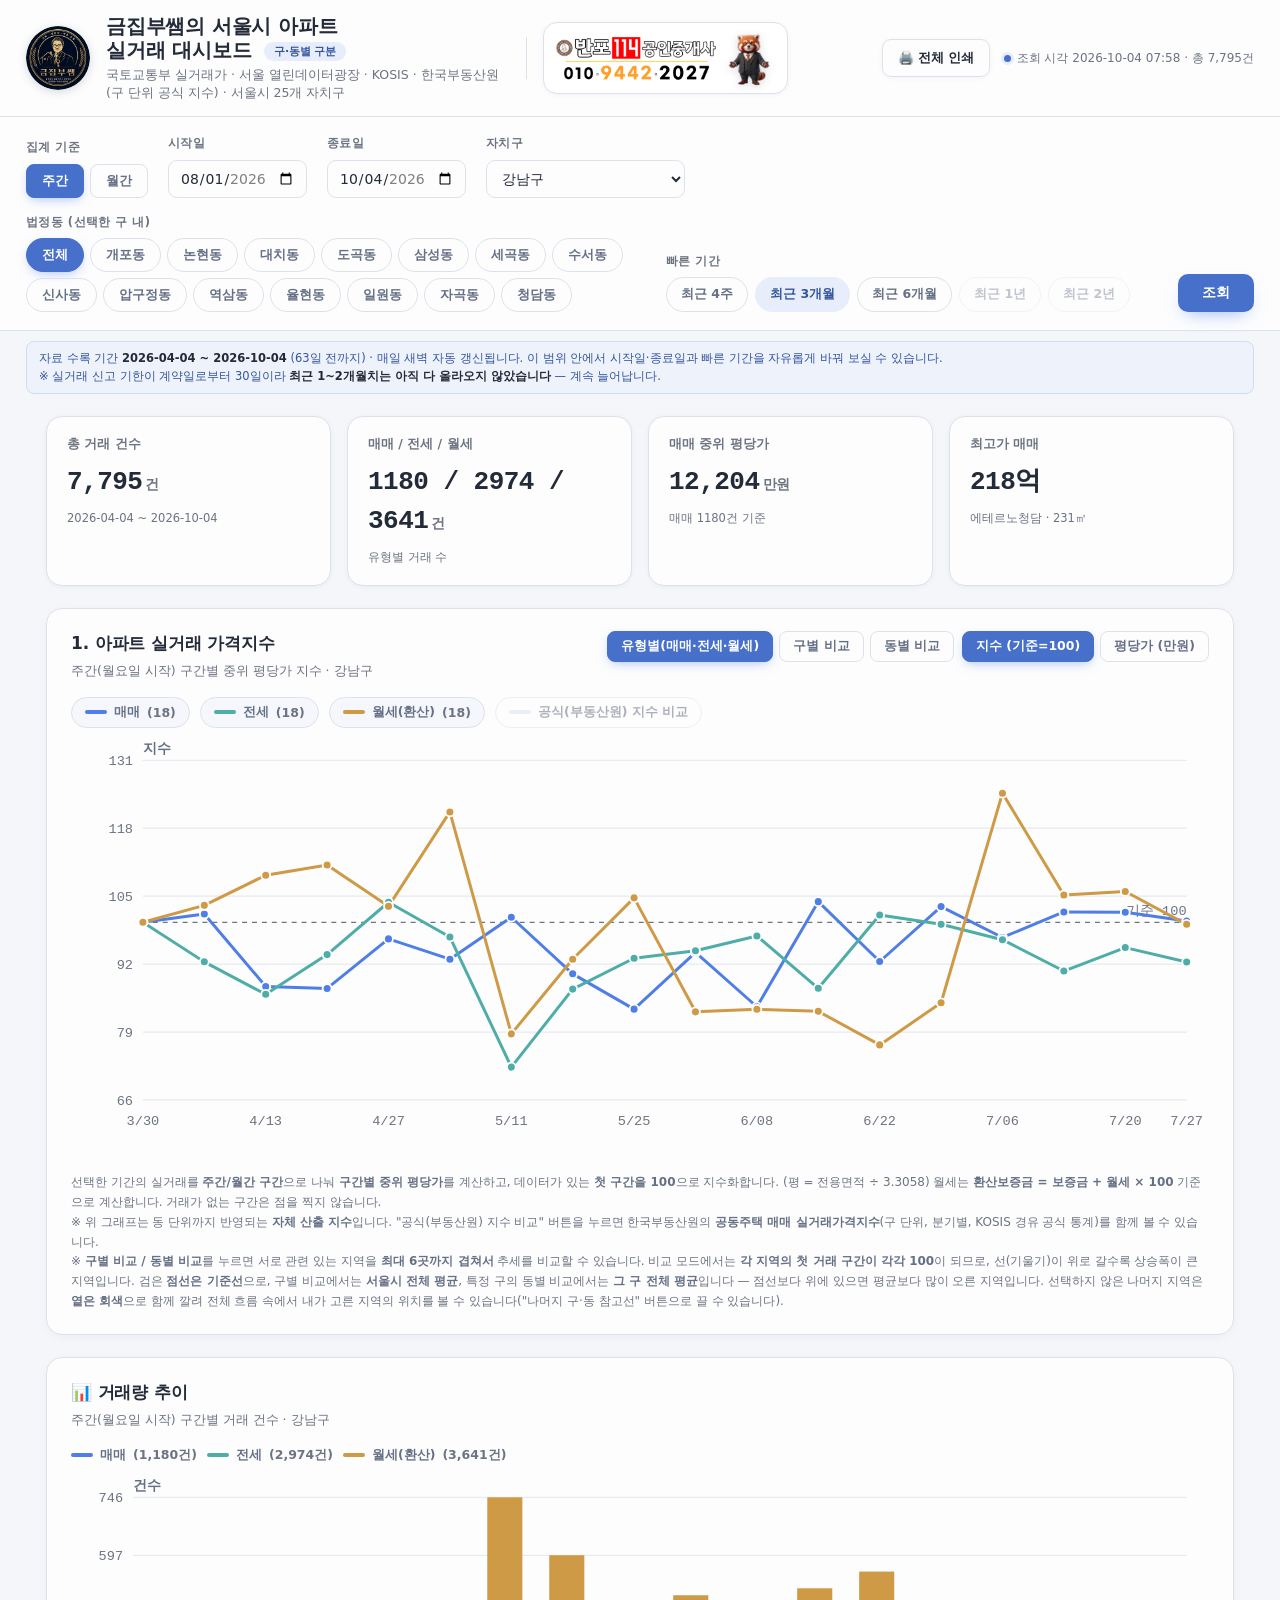
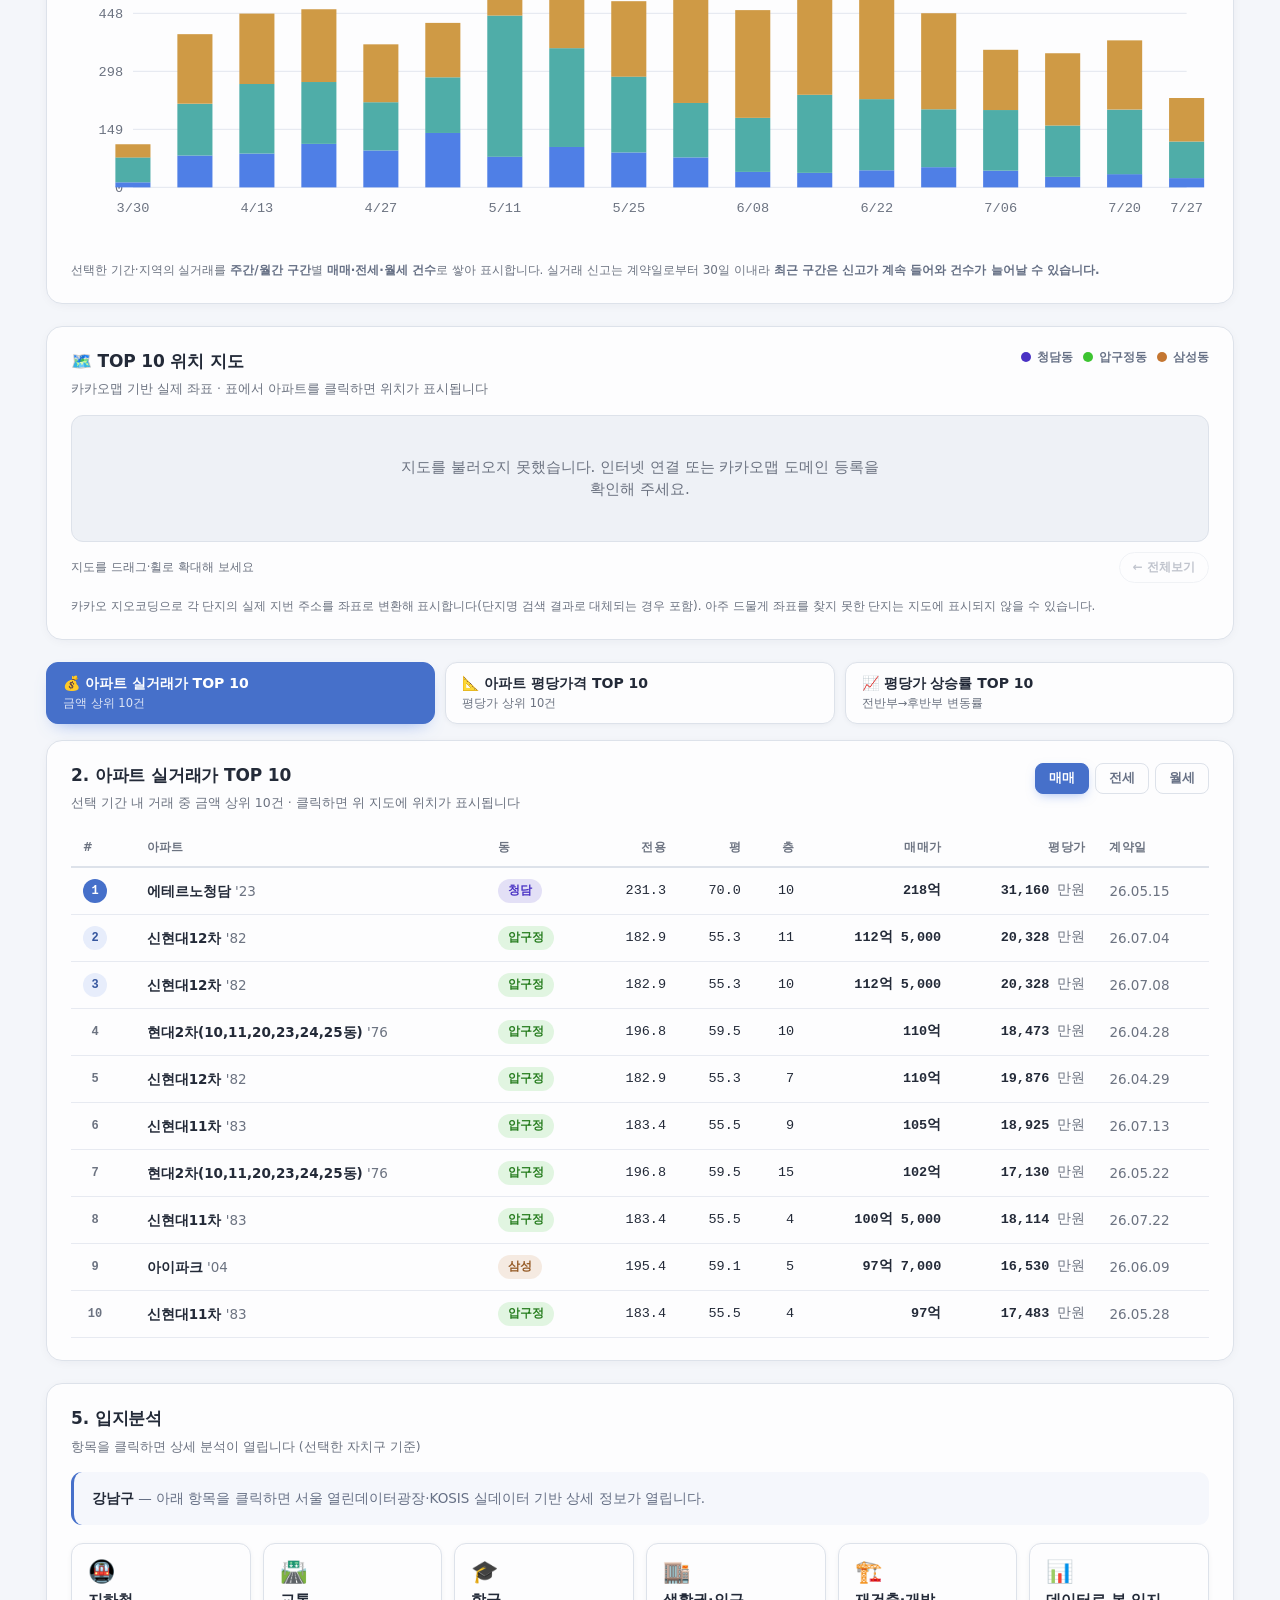
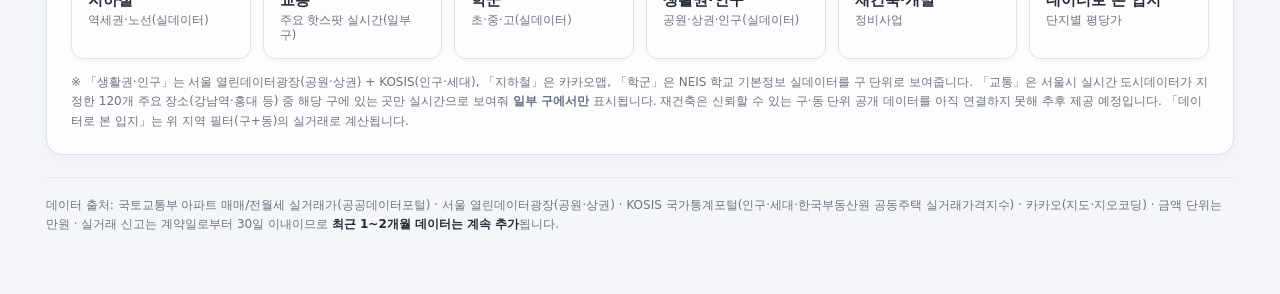
==== commit 62e39368: "정적 스냅샷 갱신 (2026-04-04 ~ 2026-10-04)" ====
--- a/docs/index.html
+++ b/docs/index.html
@@ -307,7 +307,7 @@
 <script src="https://dapi.kakao.com/v2/maps/sdk.js?appkey=e0f46aa5826e861cba007f4b3ff5d17c&autoload=false"></script>
 <script src="seoul-gu.js?v=11"></script>
 <script src="geo-coords.js?v=11"></script>
-<script src="static-data.js?v=202610030832"></script>
+<script src="static-data.js?v=202610040758"></script>
   <script src="static-shim.js"></script>
   <script src="app.js?v=15"></script>
 </body>
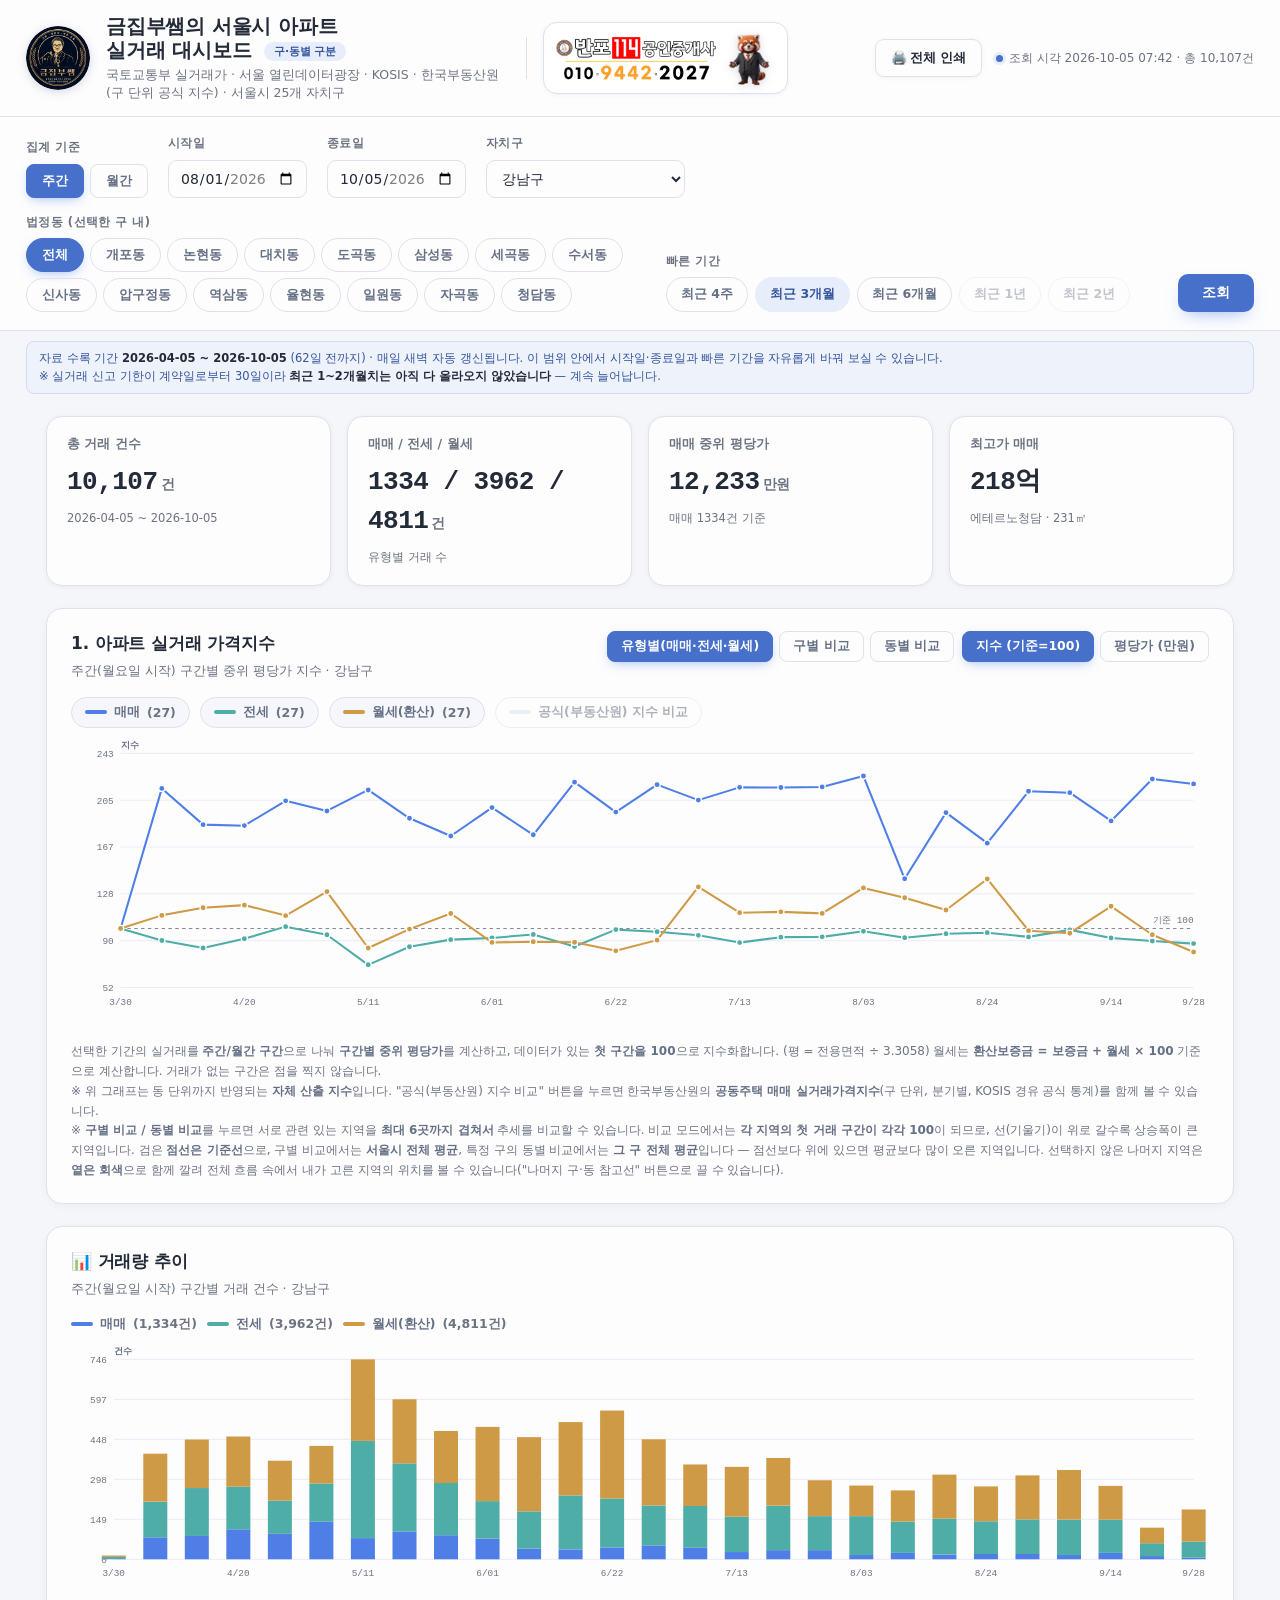
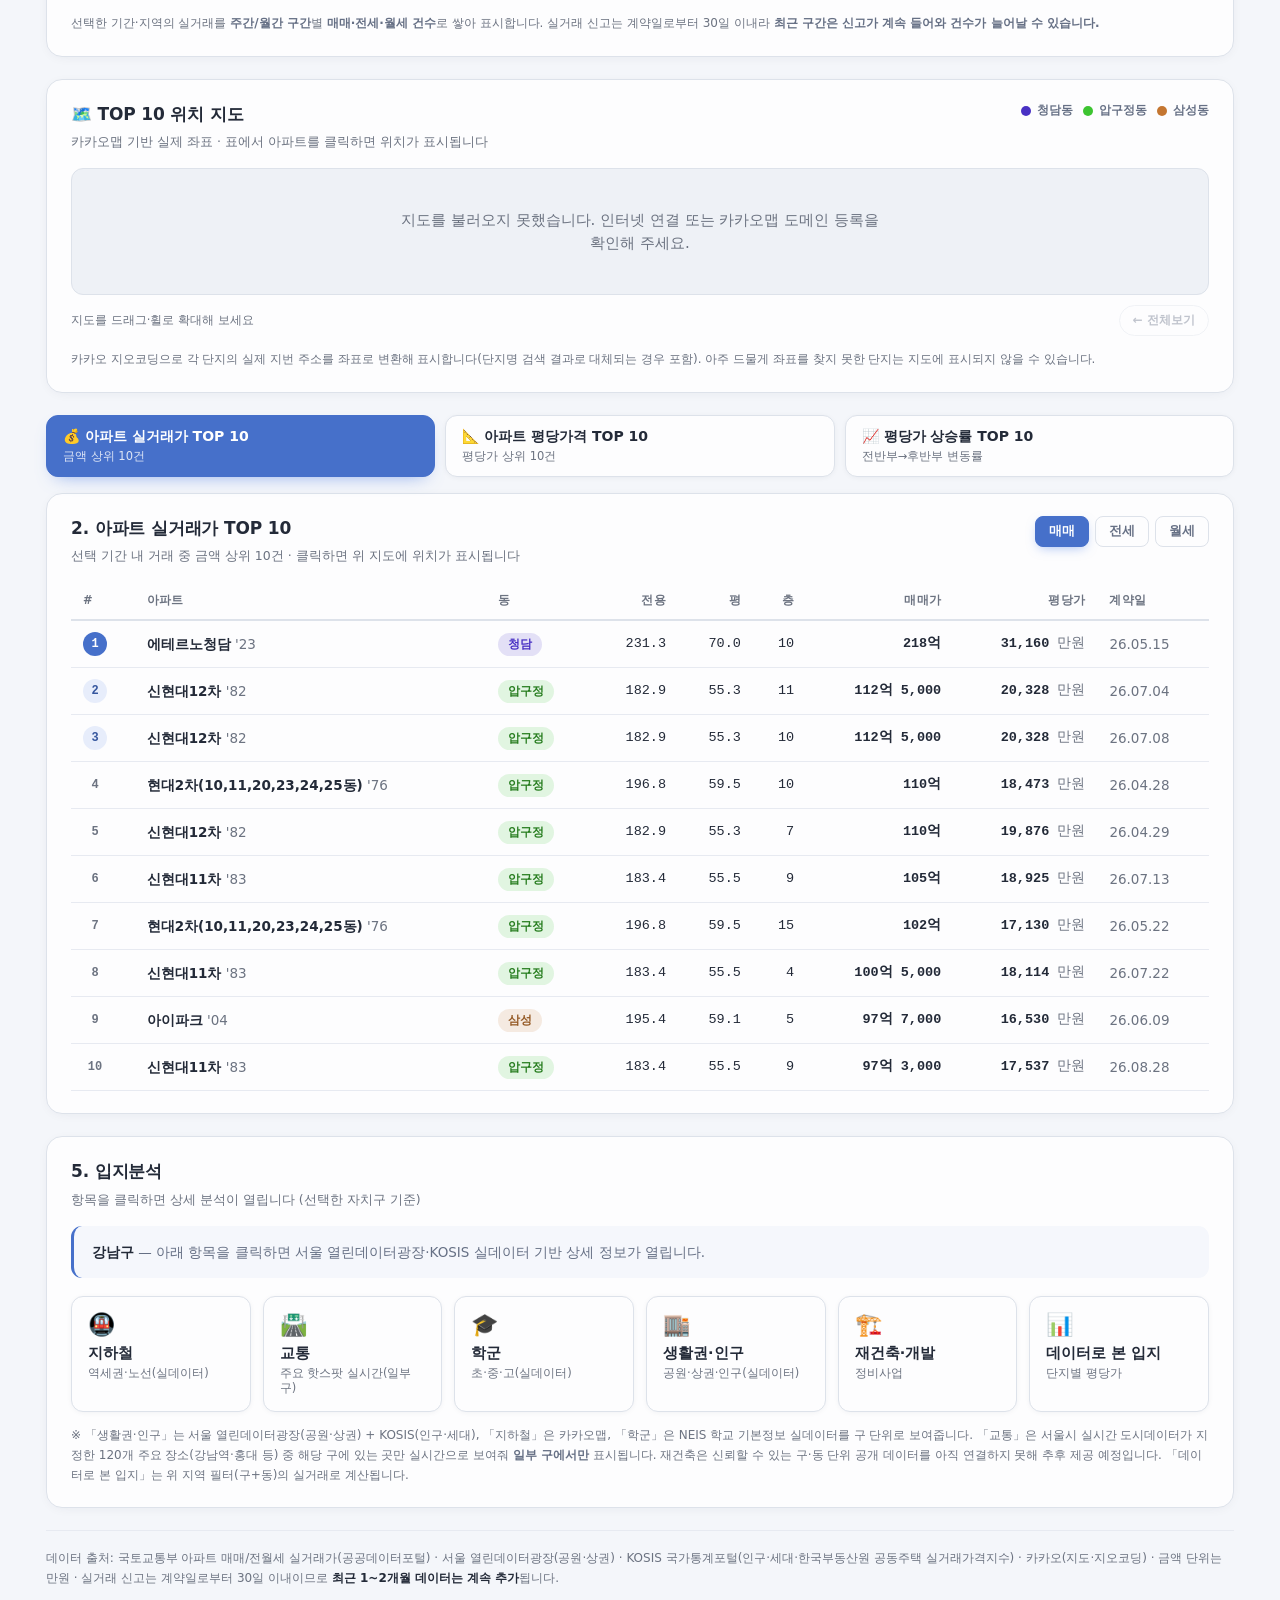
==== commit 3cce7351: "정적 스냅샷 갱신 (2026-04-05 ~ 2026-10-05)" ====
--- a/docs/index.html
+++ b/docs/index.html
@@ -307,7 +307,7 @@
 <script src="https://dapi.kakao.com/v2/maps/sdk.js?appkey=e0f46aa5826e861cba007f4b3ff5d17c&autoload=false"></script>
 <script src="seoul-gu.js?v=11"></script>
 <script src="geo-coords.js?v=11"></script>
-<script src="static-data.js?v=202610040758"></script>
+<script src="static-data.js?v=202610050742"></script>
   <script src="static-shim.js"></script>
   <script src="app.js?v=15"></script>
 </body>
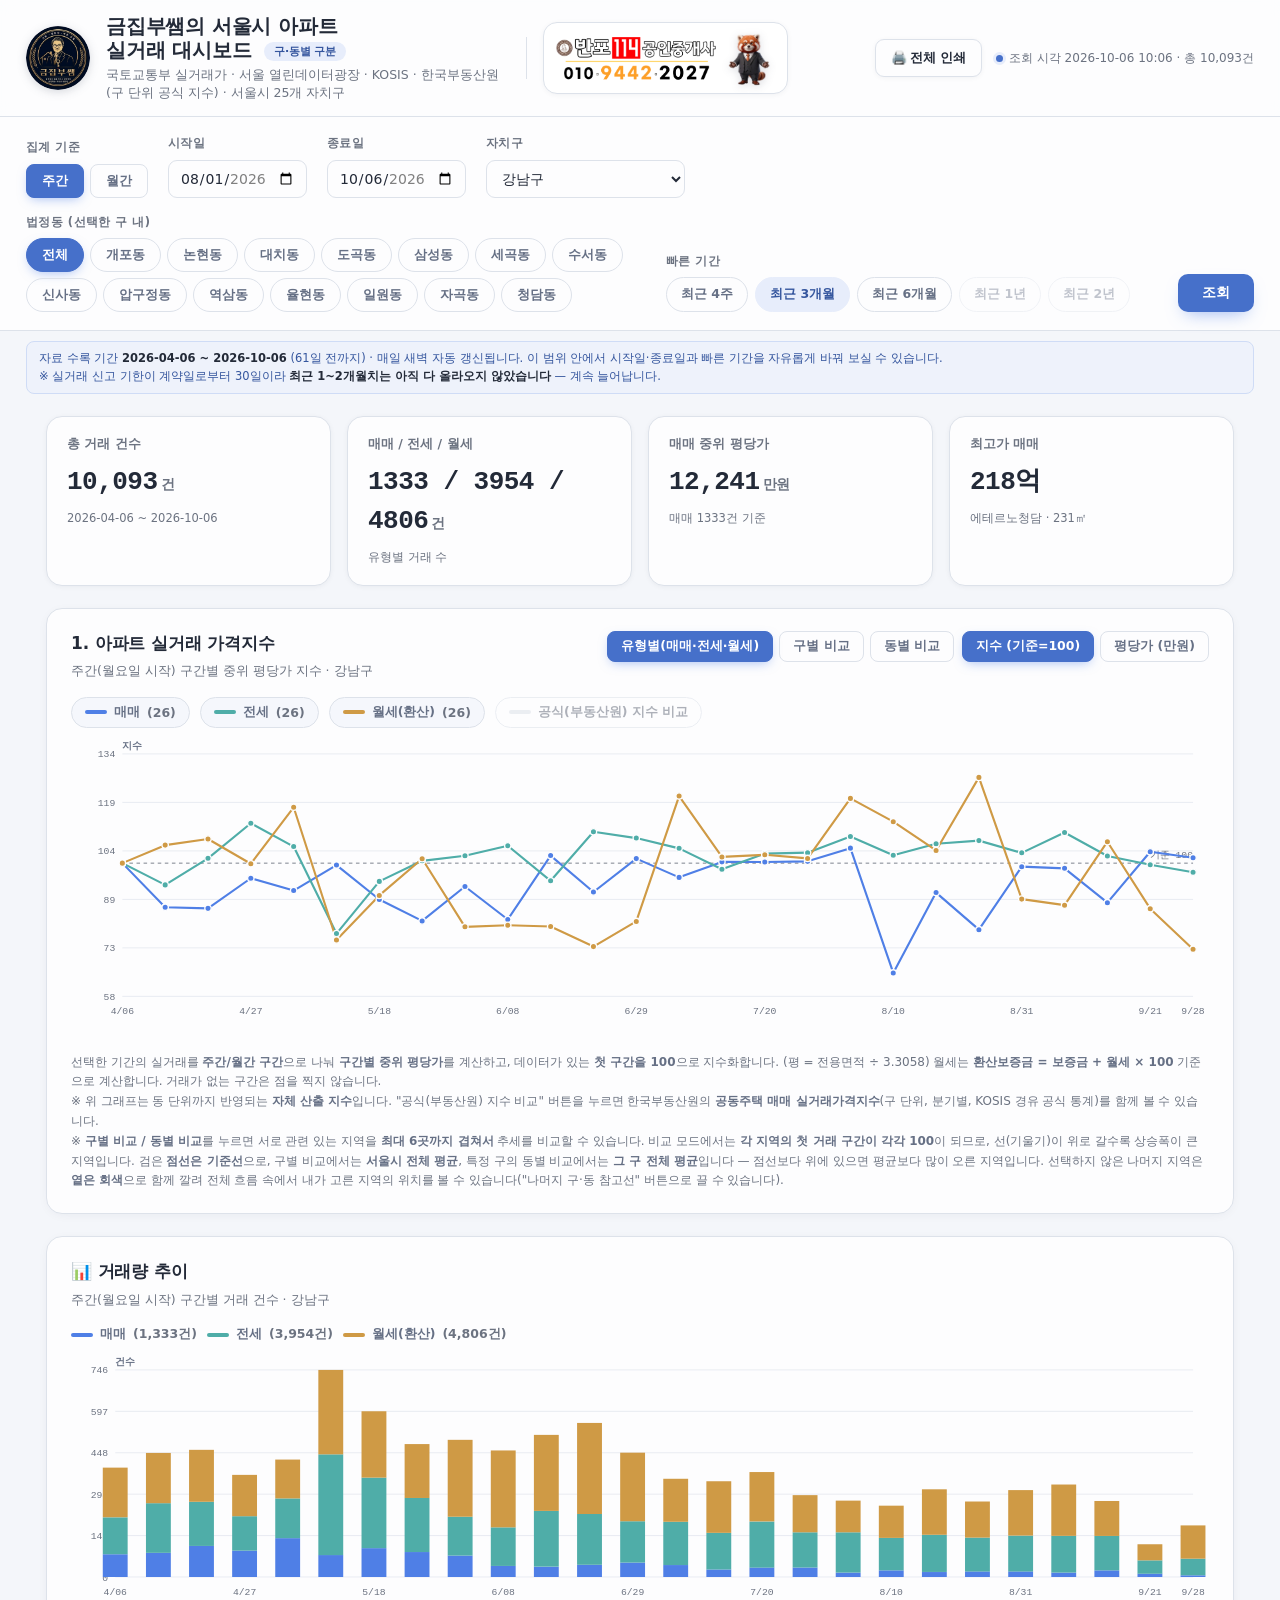
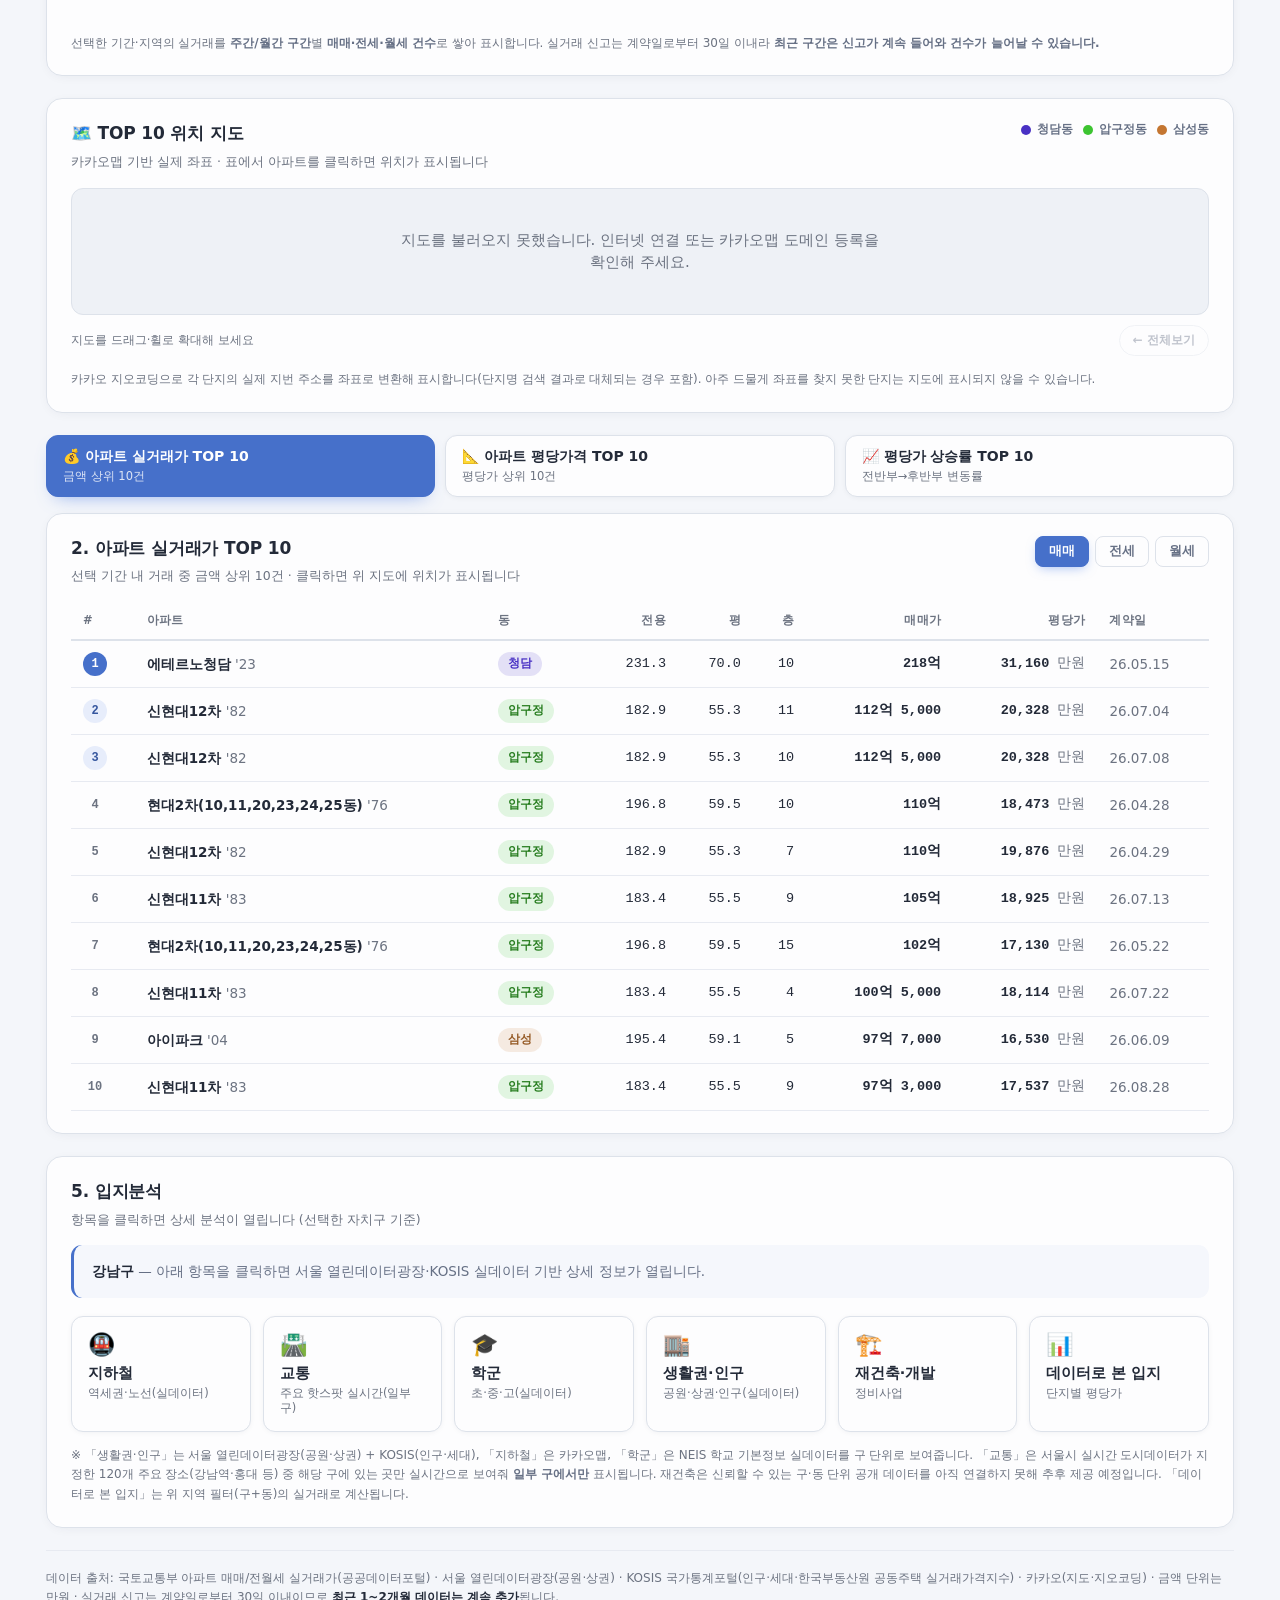
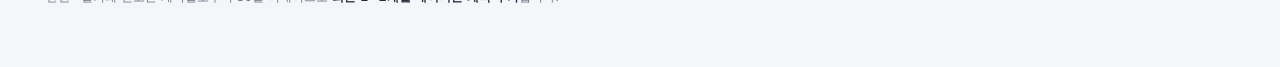
==== commit e6aa58c7: "정적 스냅샷 갱신 (2026-04-06 ~ 2026-10-06)" ====
--- a/docs/index.html
+++ b/docs/index.html
@@ -307,7 +307,7 @@
 <script src="https://dapi.kakao.com/v2/maps/sdk.js?appkey=e0f46aa5826e861cba007f4b3ff5d17c&autoload=false"></script>
 <script src="seoul-gu.js?v=11"></script>
 <script src="geo-coords.js?v=11"></script>
-<script src="static-data.js?v=202610050742"></script>
+<script src="static-data.js?v=202610061006"></script>
   <script src="static-shim.js"></script>
   <script src="app.js?v=15"></script>
 </body>
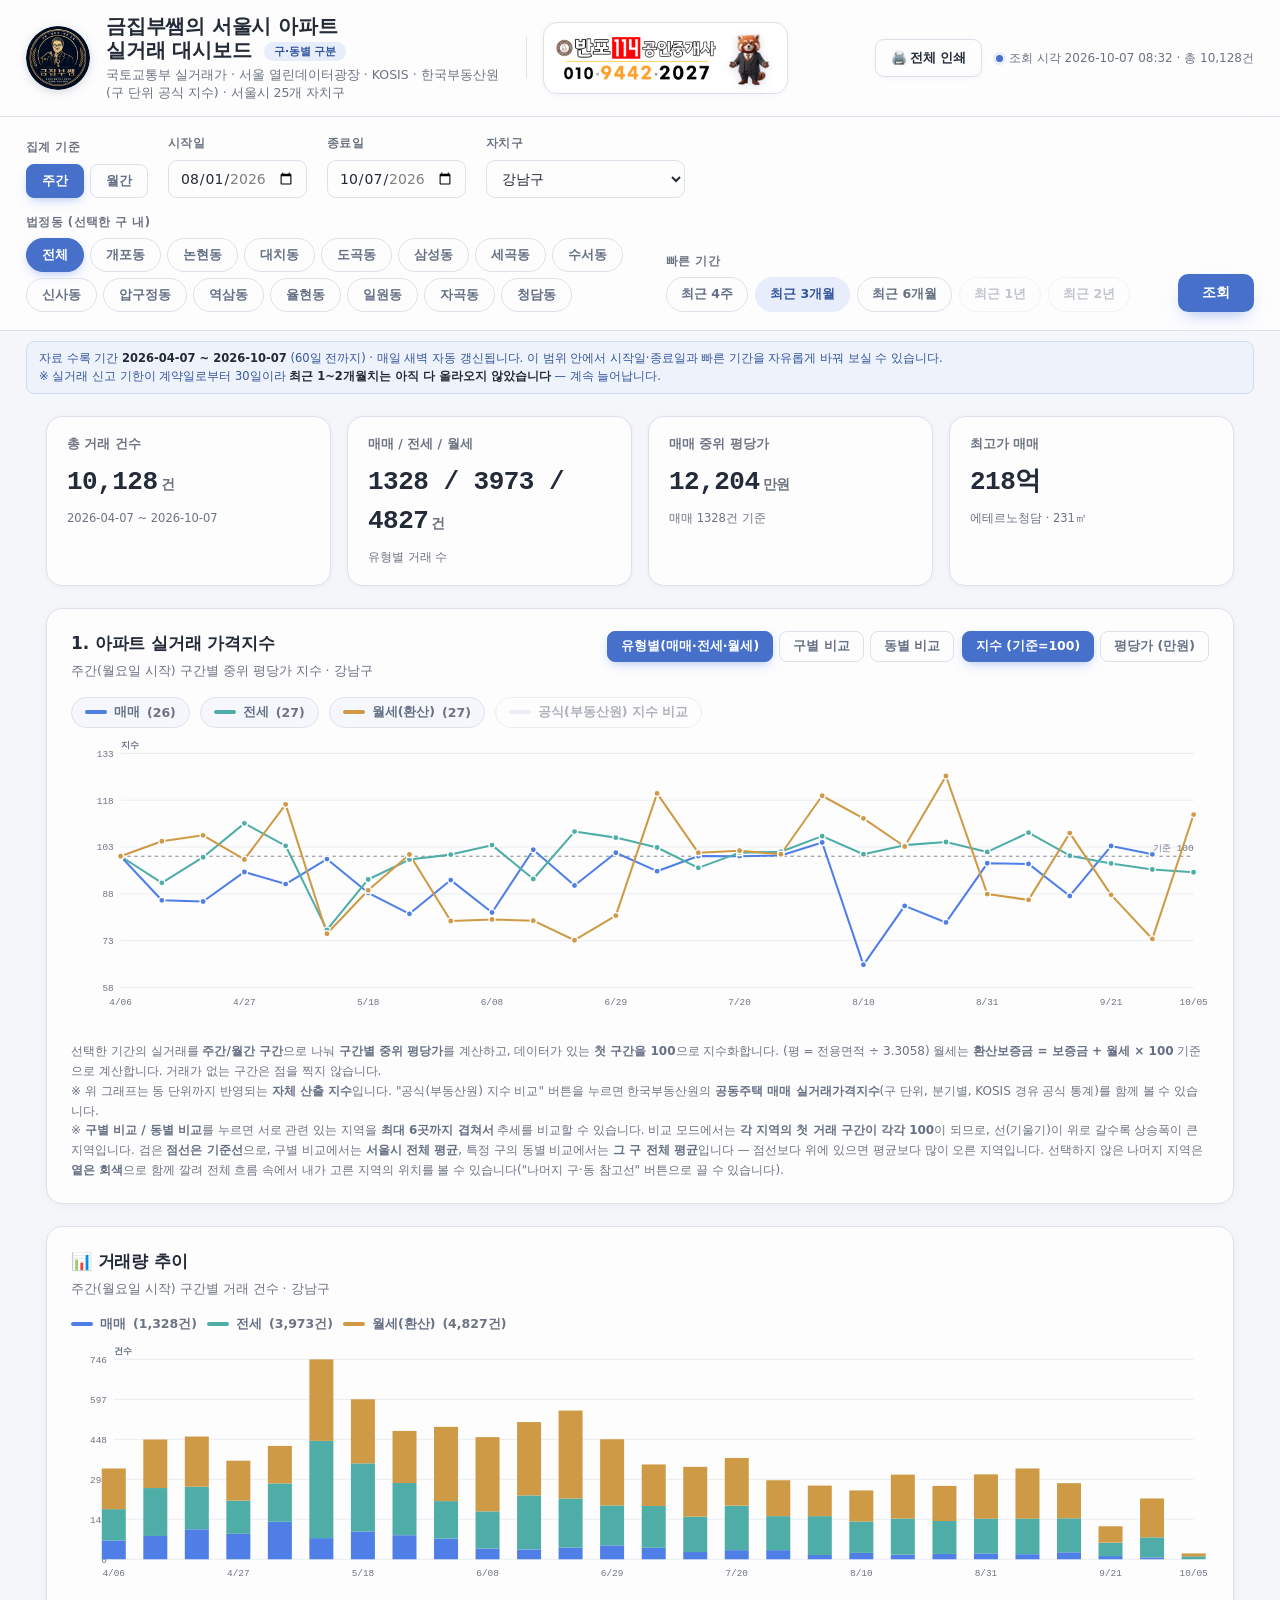
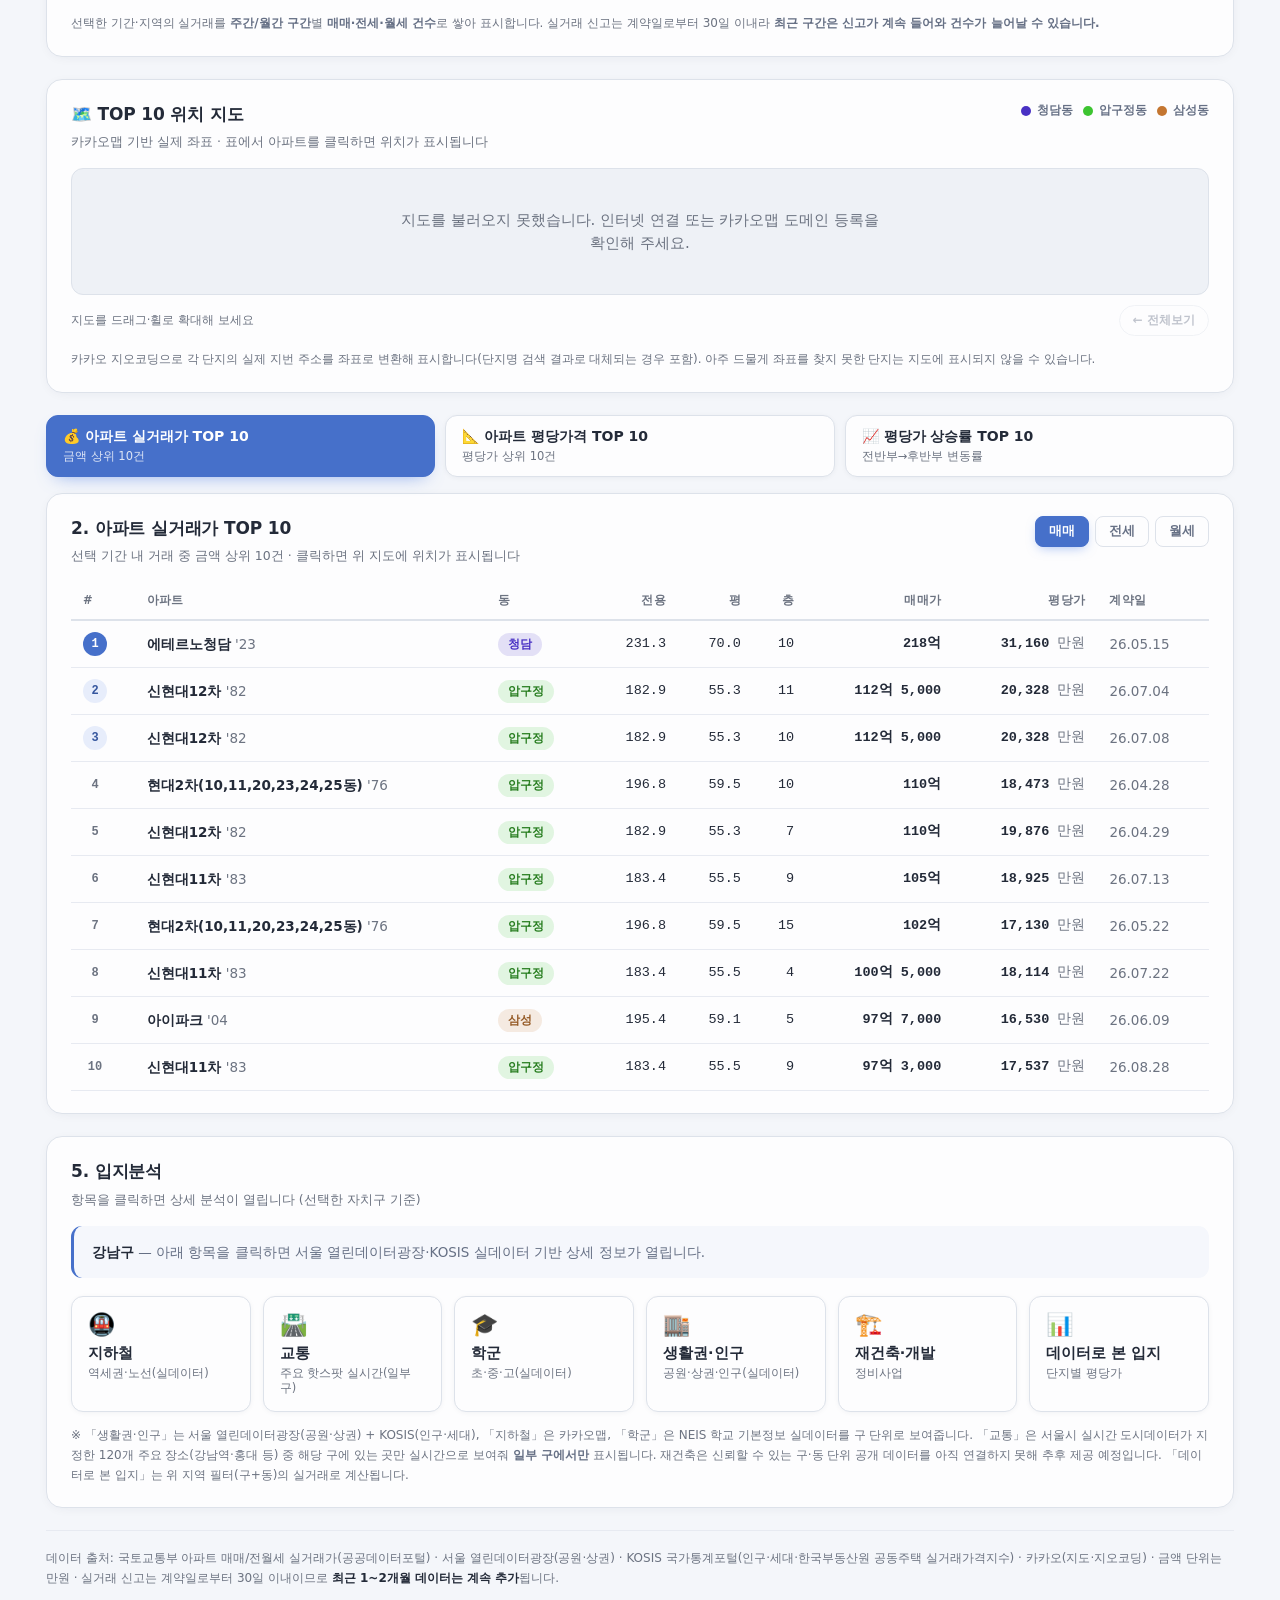
==== commit ff543b8f: "정적 스냅샷 갱신 (2026-04-07 ~ 2026-10-07)" ====
--- a/docs/index.html
+++ b/docs/index.html
@@ -307,7 +307,7 @@
 <script src="https://dapi.kakao.com/v2/maps/sdk.js?appkey=e0f46aa5826e861cba007f4b3ff5d17c&autoload=false"></script>
 <script src="seoul-gu.js?v=11"></script>
 <script src="geo-coords.js?v=11"></script>
-<script src="static-data.js?v=202610061006"></script>
+<script src="static-data.js?v=202610070832"></script>
   <script src="static-shim.js"></script>
   <script src="app.js?v=15"></script>
 </body>
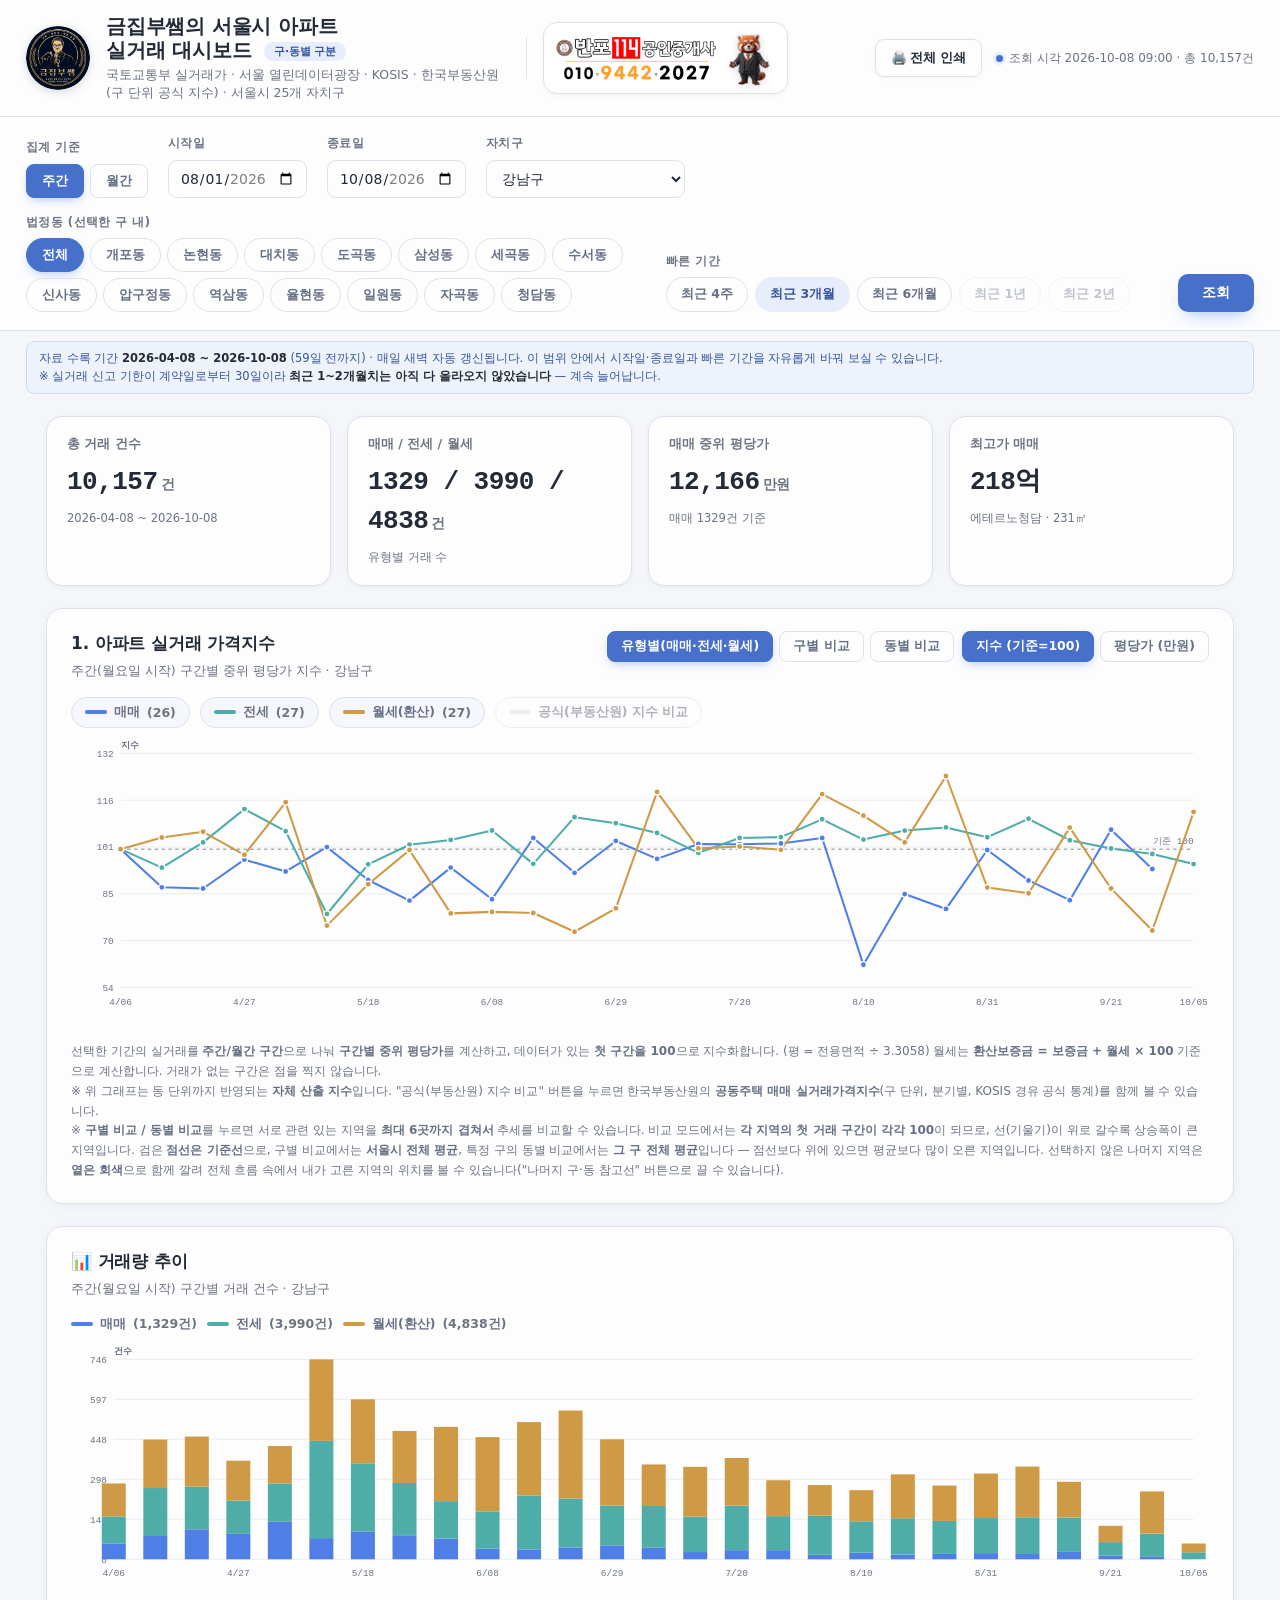
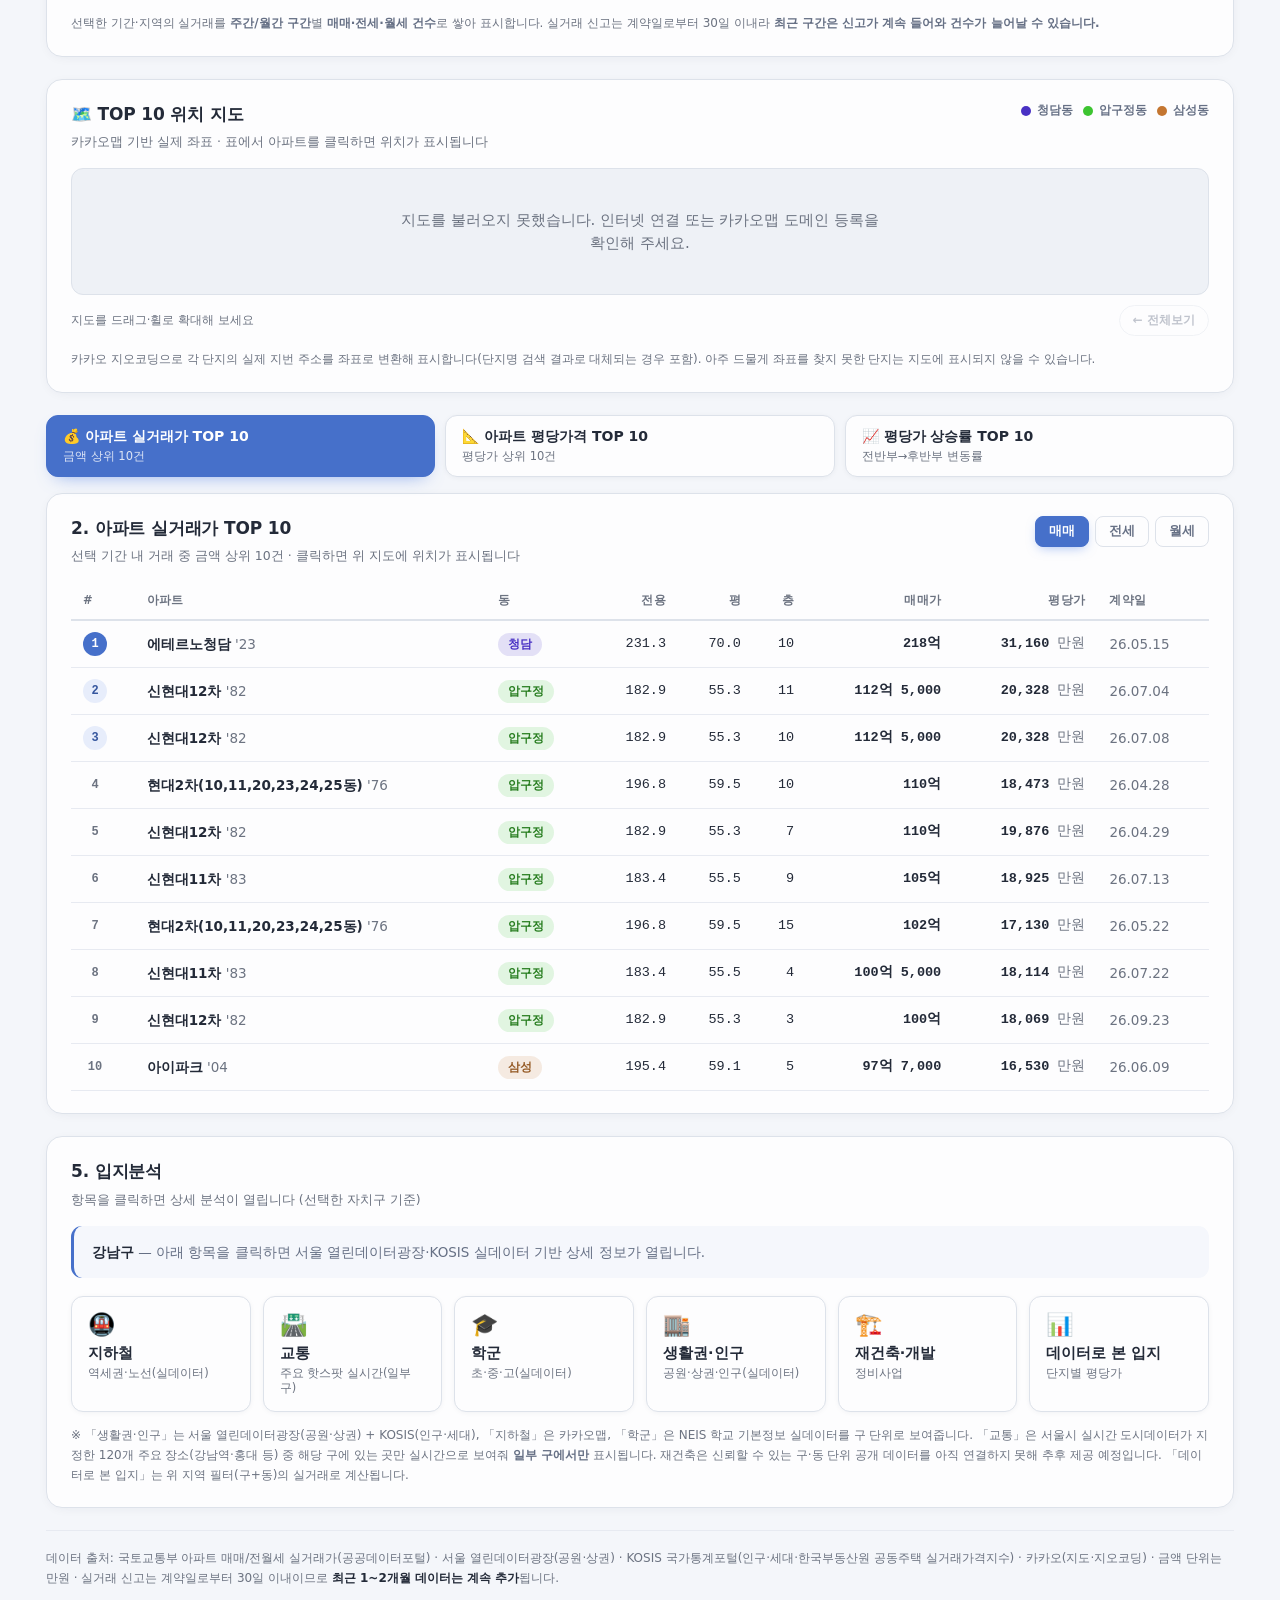
==== commit 83123a96: "정적 스냅샷 갱신 (2026-04-08 ~ 2026-10-08)" ====
--- a/docs/index.html
+++ b/docs/index.html
@@ -307,7 +307,7 @@
 <script src="https://dapi.kakao.com/v2/maps/sdk.js?appkey=e0f46aa5826e861cba007f4b3ff5d17c&autoload=false"></script>
 <script src="seoul-gu.js?v=11"></script>
 <script src="geo-coords.js?v=11"></script>
-<script src="static-data.js?v=202610070832"></script>
+<script src="static-data.js?v=202610080900"></script>
   <script src="static-shim.js"></script>
   <script src="app.js?v=15"></script>
 </body>
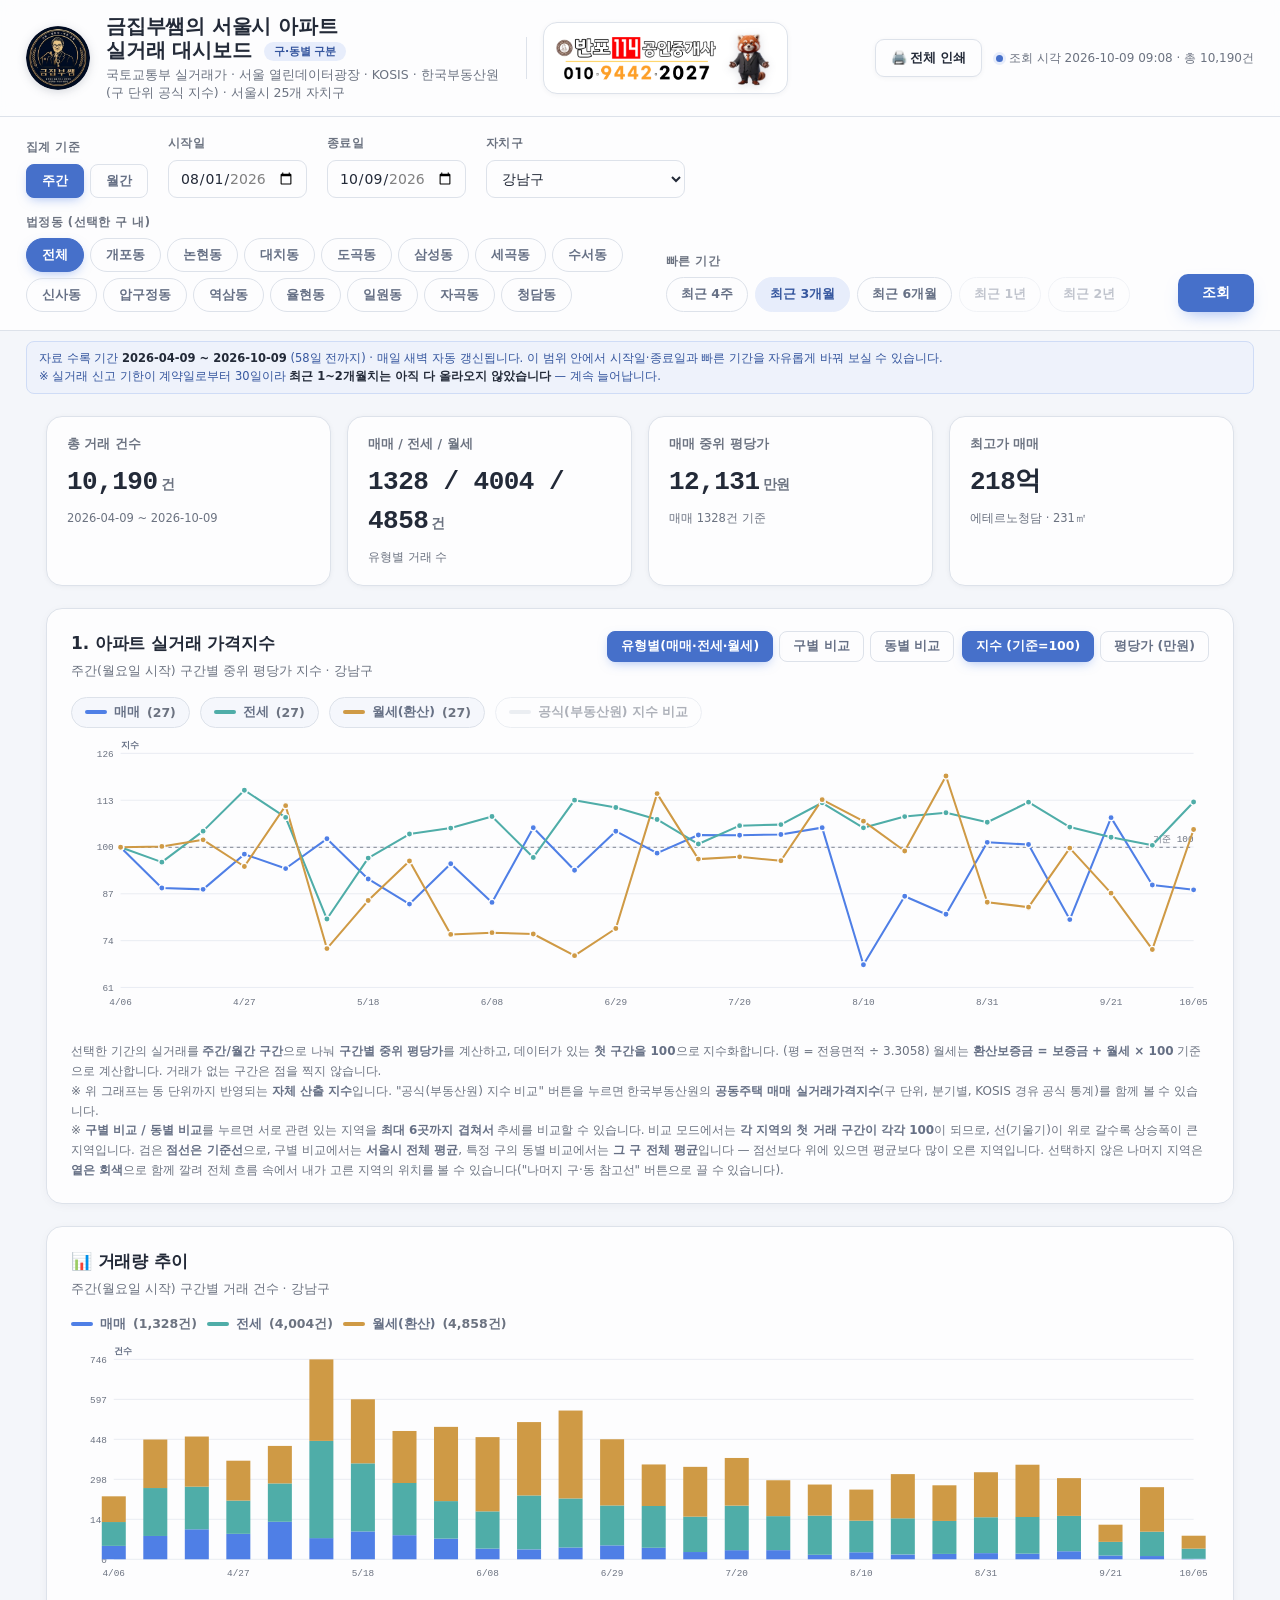
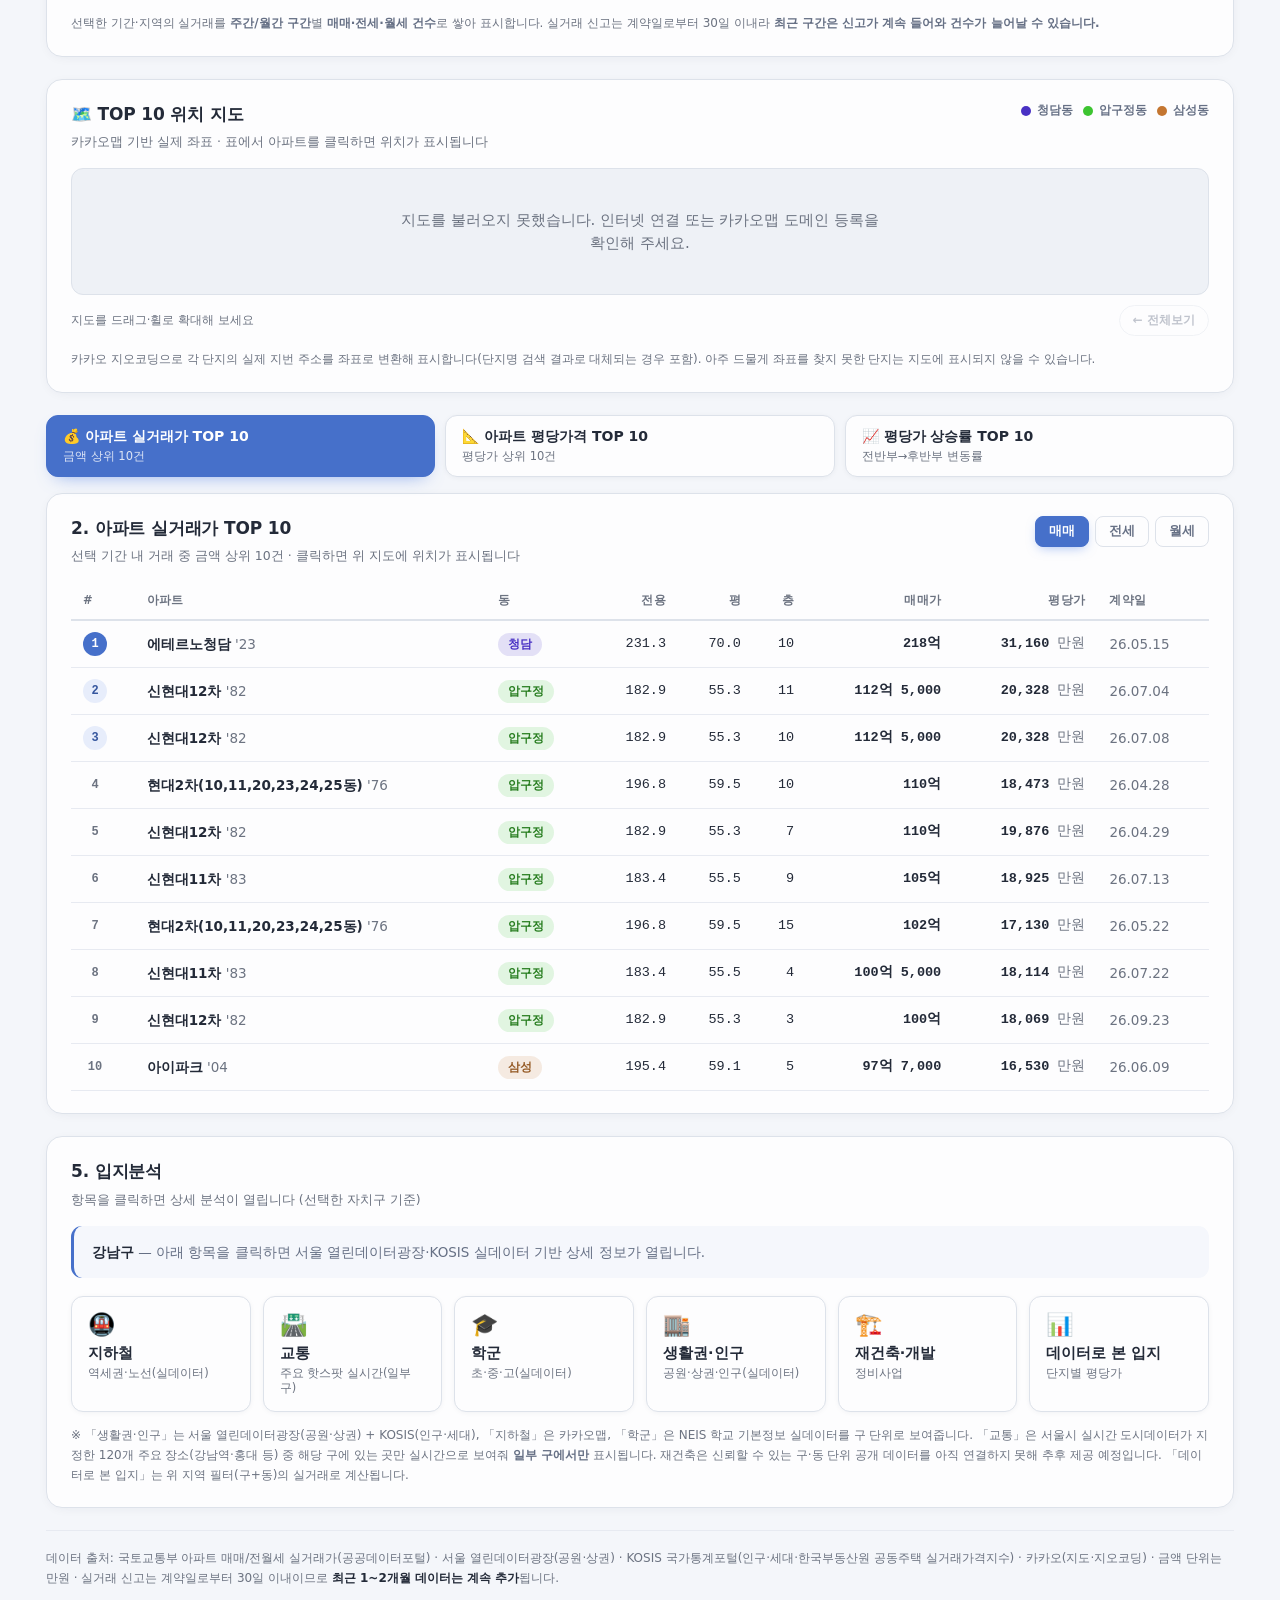
==== commit 5328236f: "정적 스냅샷 갱신 (2026-04-09 ~ 2026-10-09)" ====
--- a/docs/index.html
+++ b/docs/index.html
@@ -307,7 +307,7 @@
 <script src="https://dapi.kakao.com/v2/maps/sdk.js?appkey=e0f46aa5826e861cba007f4b3ff5d17c&autoload=false"></script>
 <script src="seoul-gu.js?v=11"></script>
 <script src="geo-coords.js?v=11"></script>
-<script src="static-data.js?v=202610080900"></script>
+<script src="static-data.js?v=202610090908"></script>
   <script src="static-shim.js"></script>
   <script src="app.js?v=15"></script>
 </body>
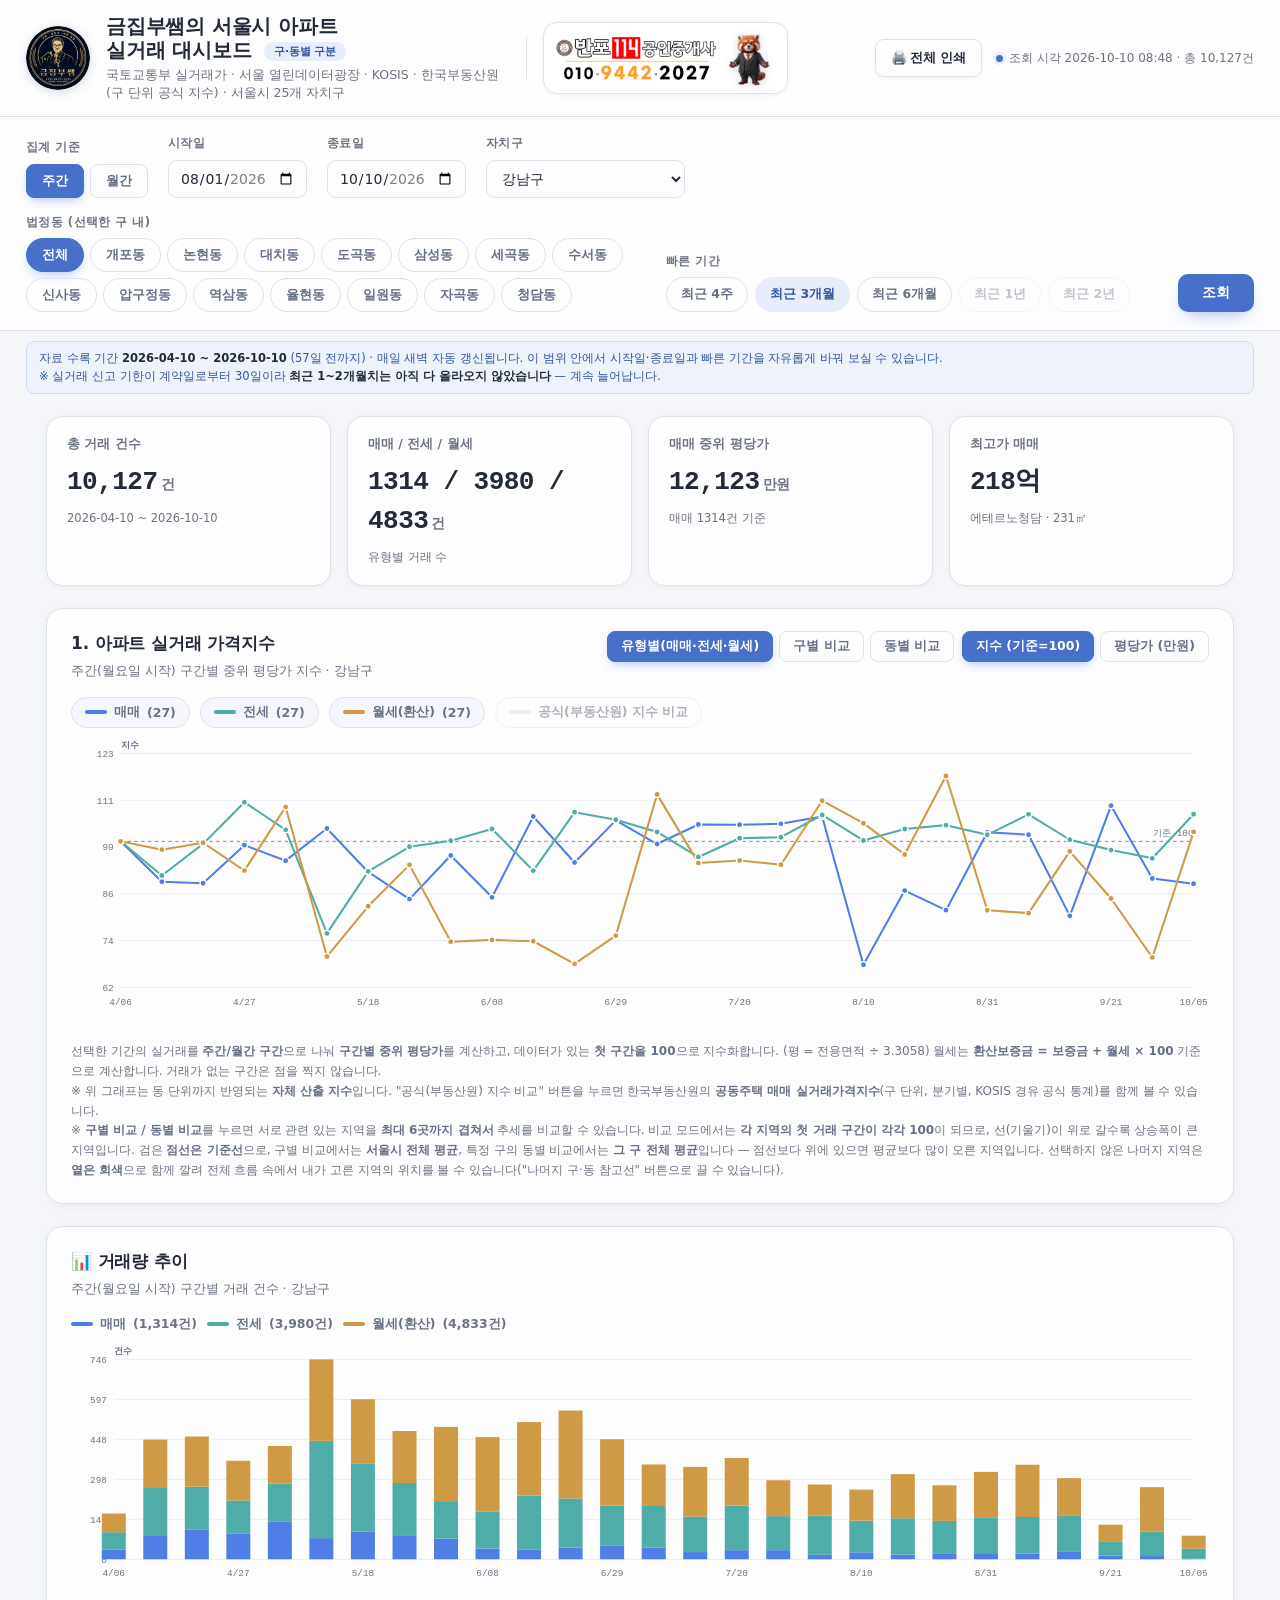
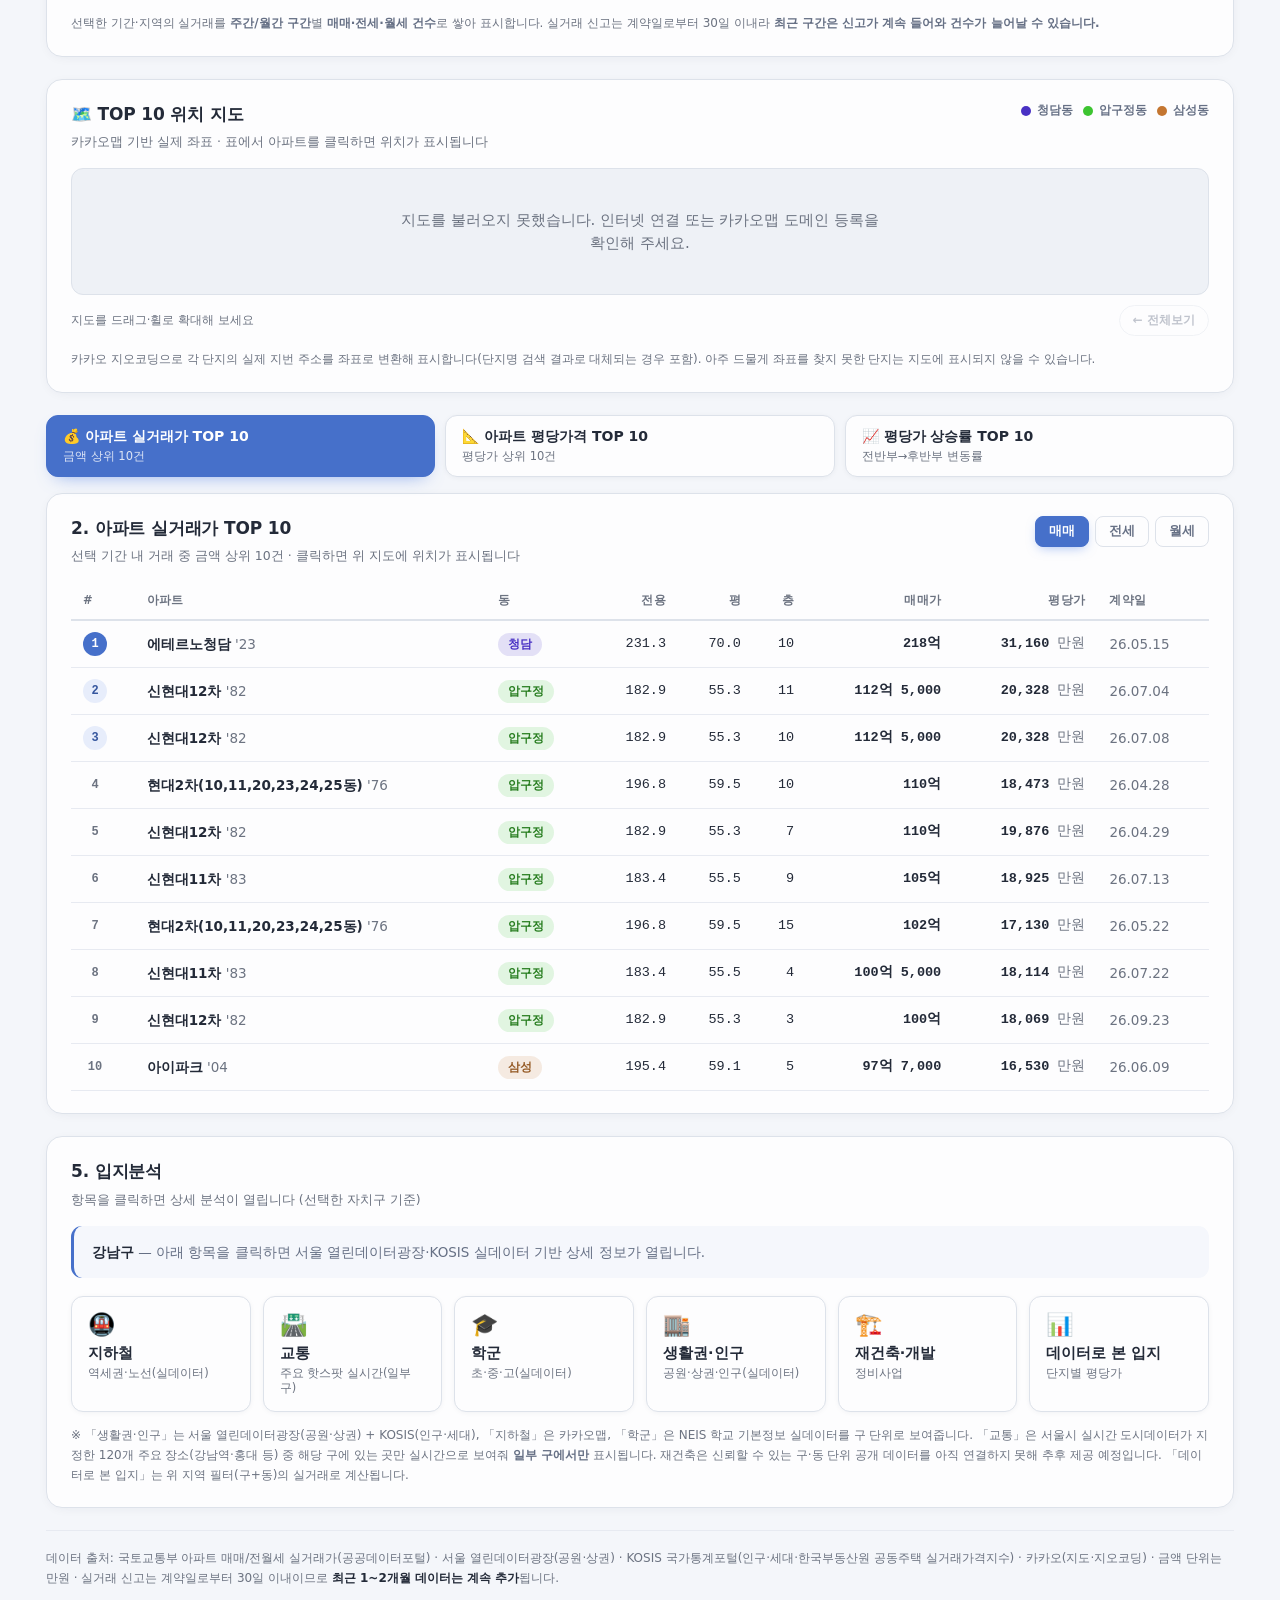
==== commit 7c45a840: "정적 스냅샷 갱신 (2026-04-10 ~ 2026-10-10)" ====
--- a/docs/index.html
+++ b/docs/index.html
@@ -307,7 +307,7 @@
 <script src="https://dapi.kakao.com/v2/maps/sdk.js?appkey=e0f46aa5826e861cba007f4b3ff5d17c&autoload=false"></script>
 <script src="seoul-gu.js?v=11"></script>
 <script src="geo-coords.js?v=11"></script>
-<script src="static-data.js?v=202610090908"></script>
+<script src="static-data.js?v=202610100848"></script>
   <script src="static-shim.js"></script>
   <script src="app.js?v=15"></script>
 </body>
